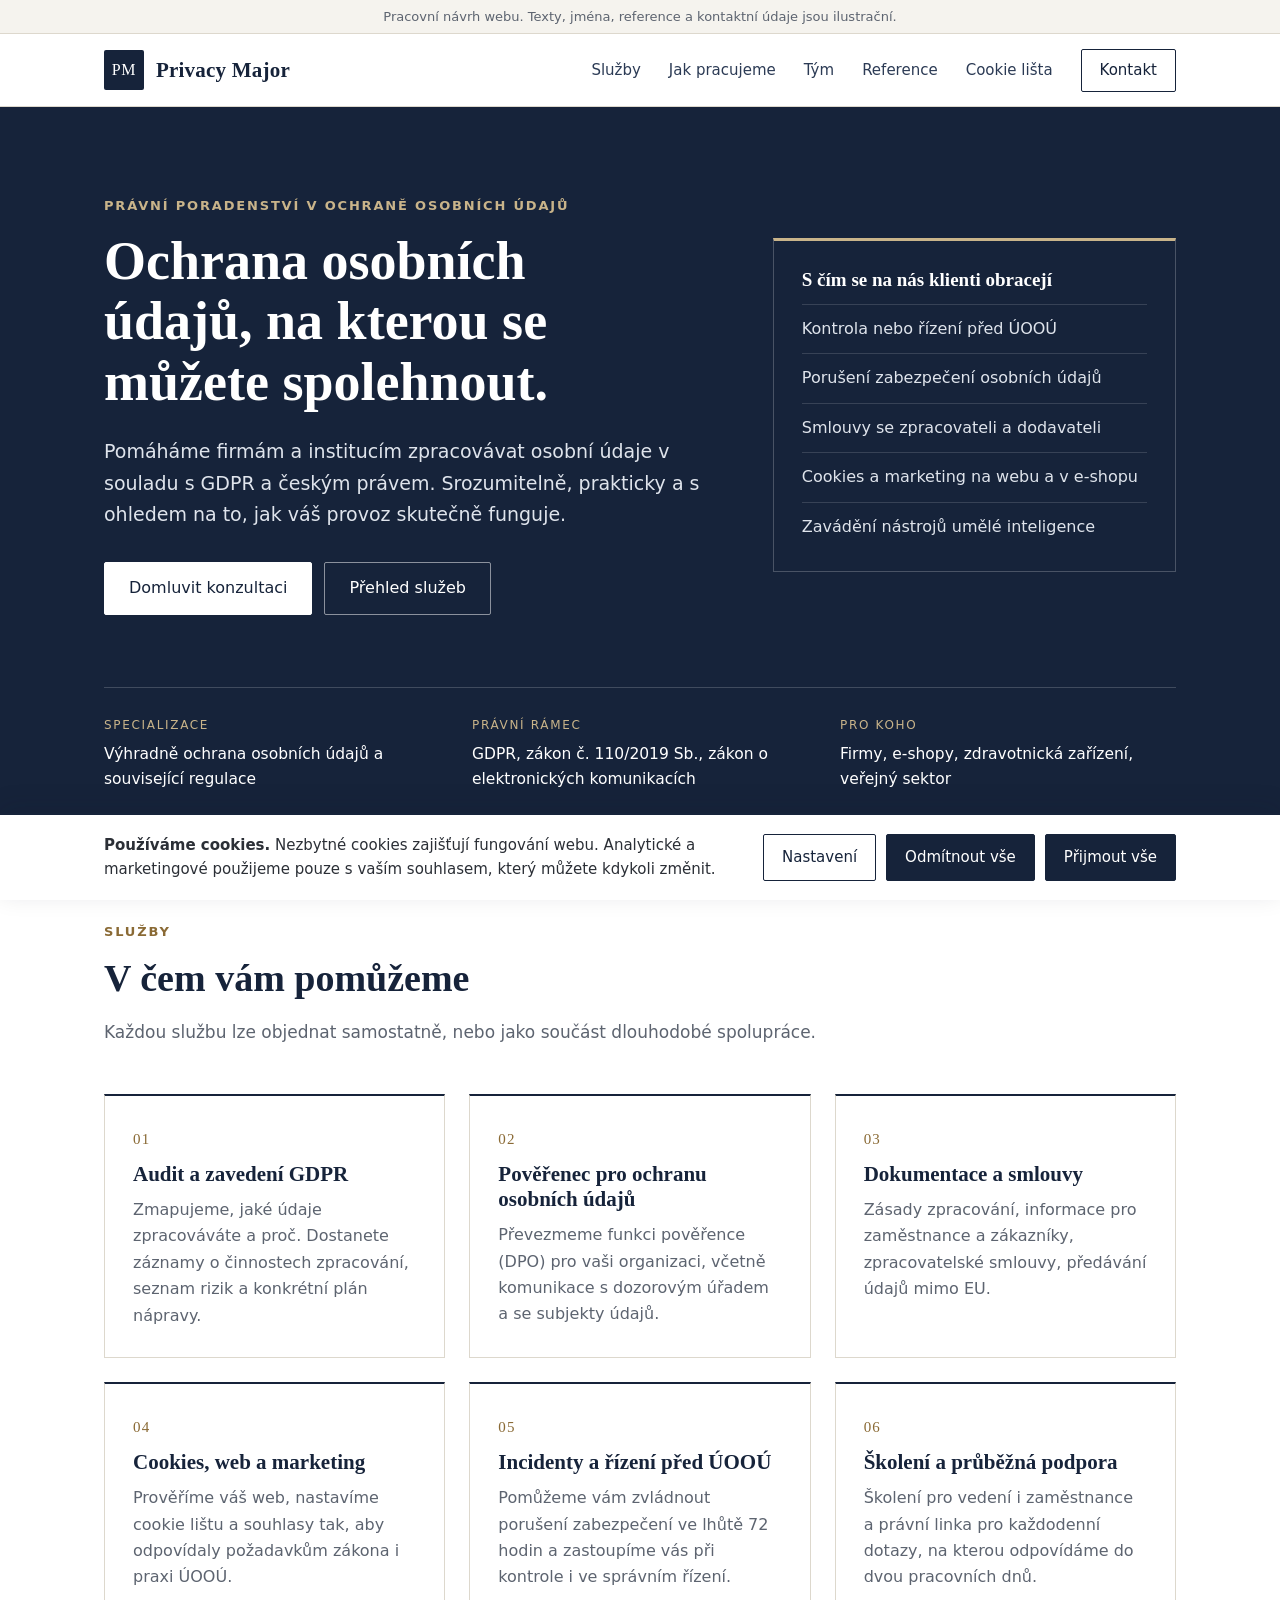
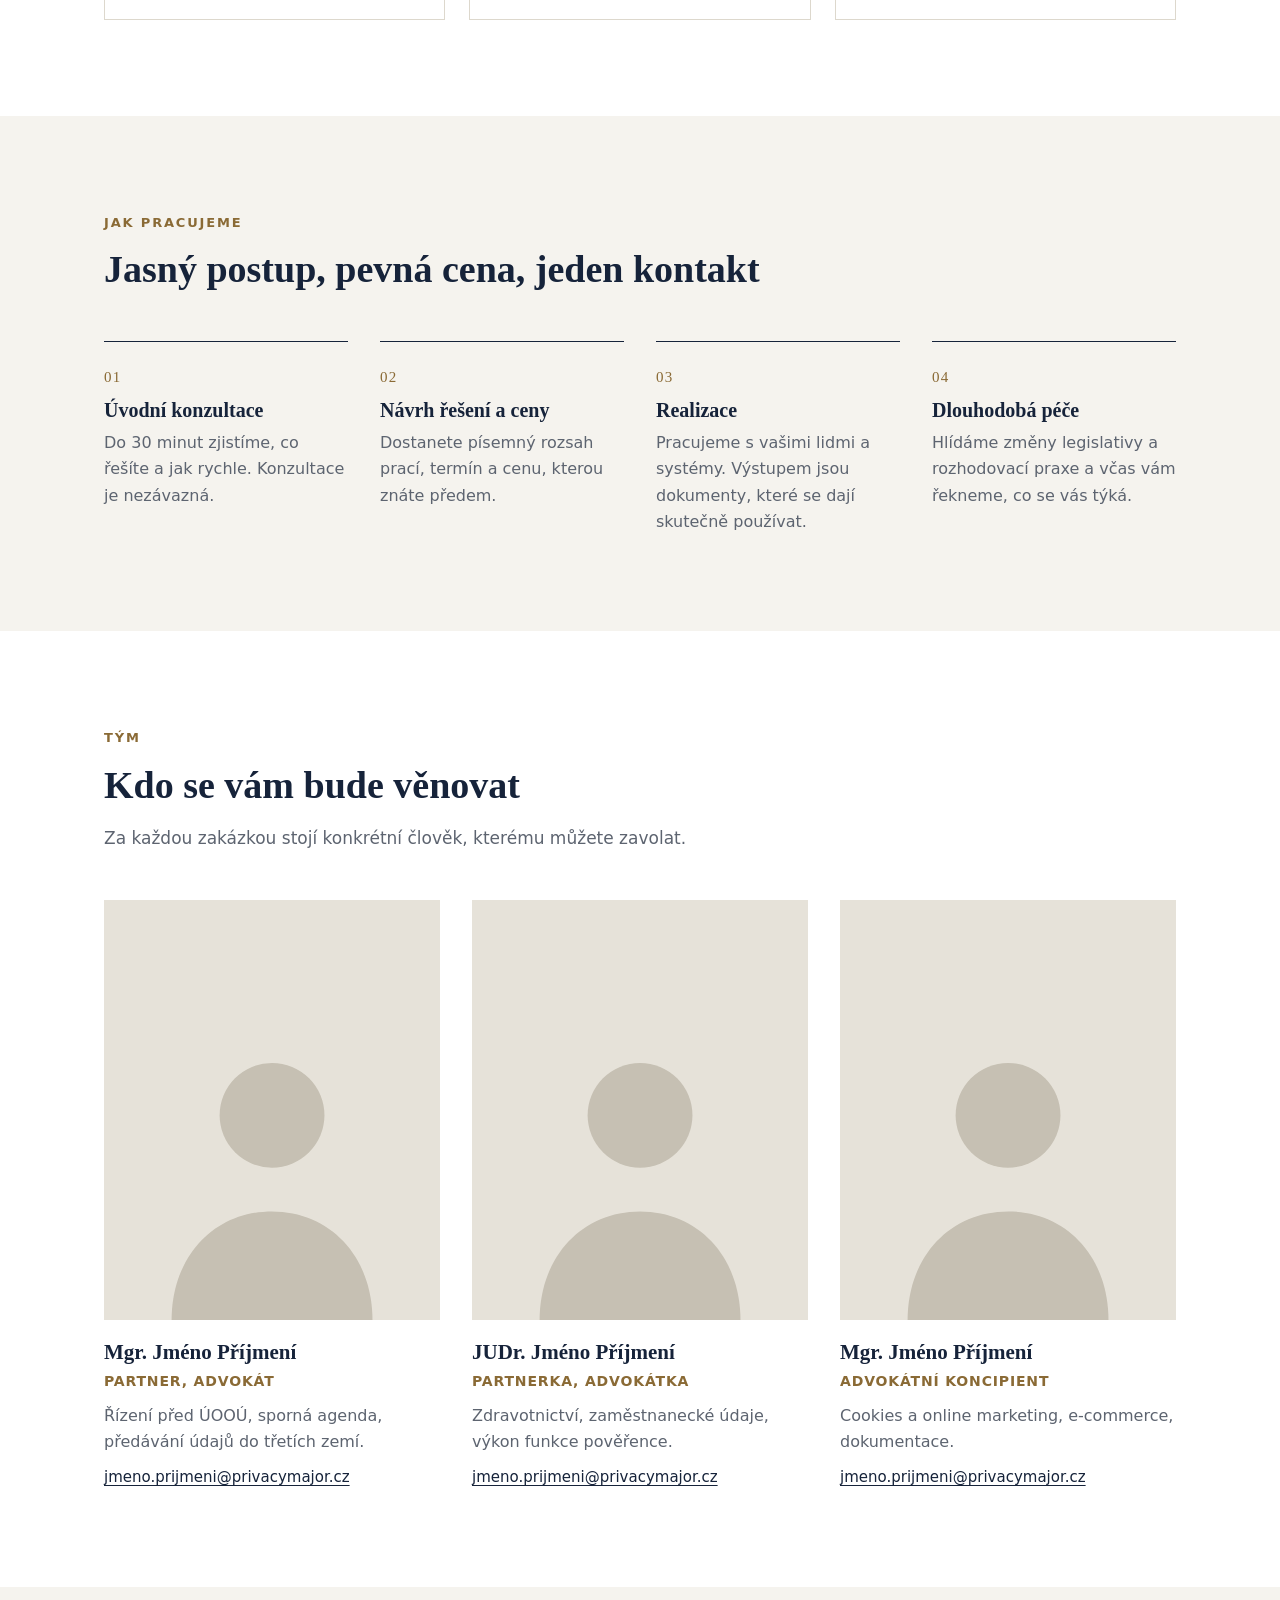
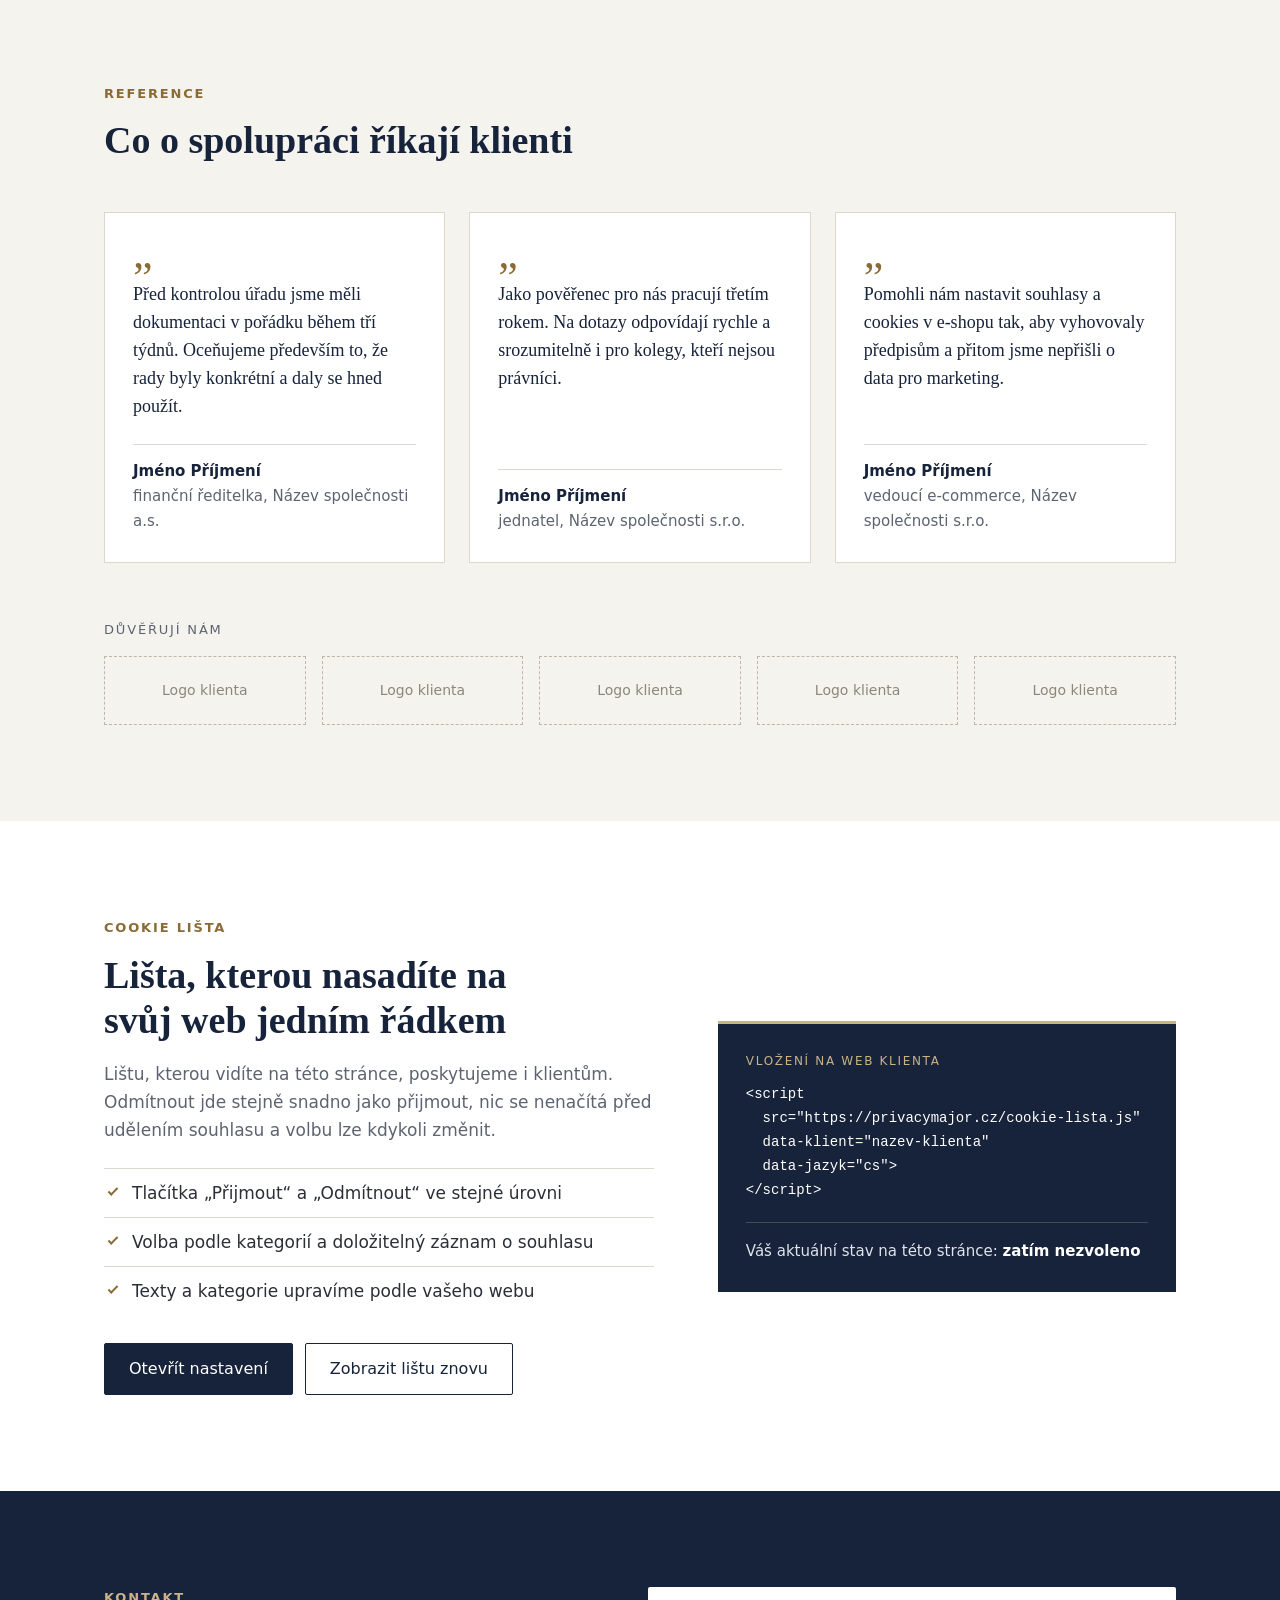
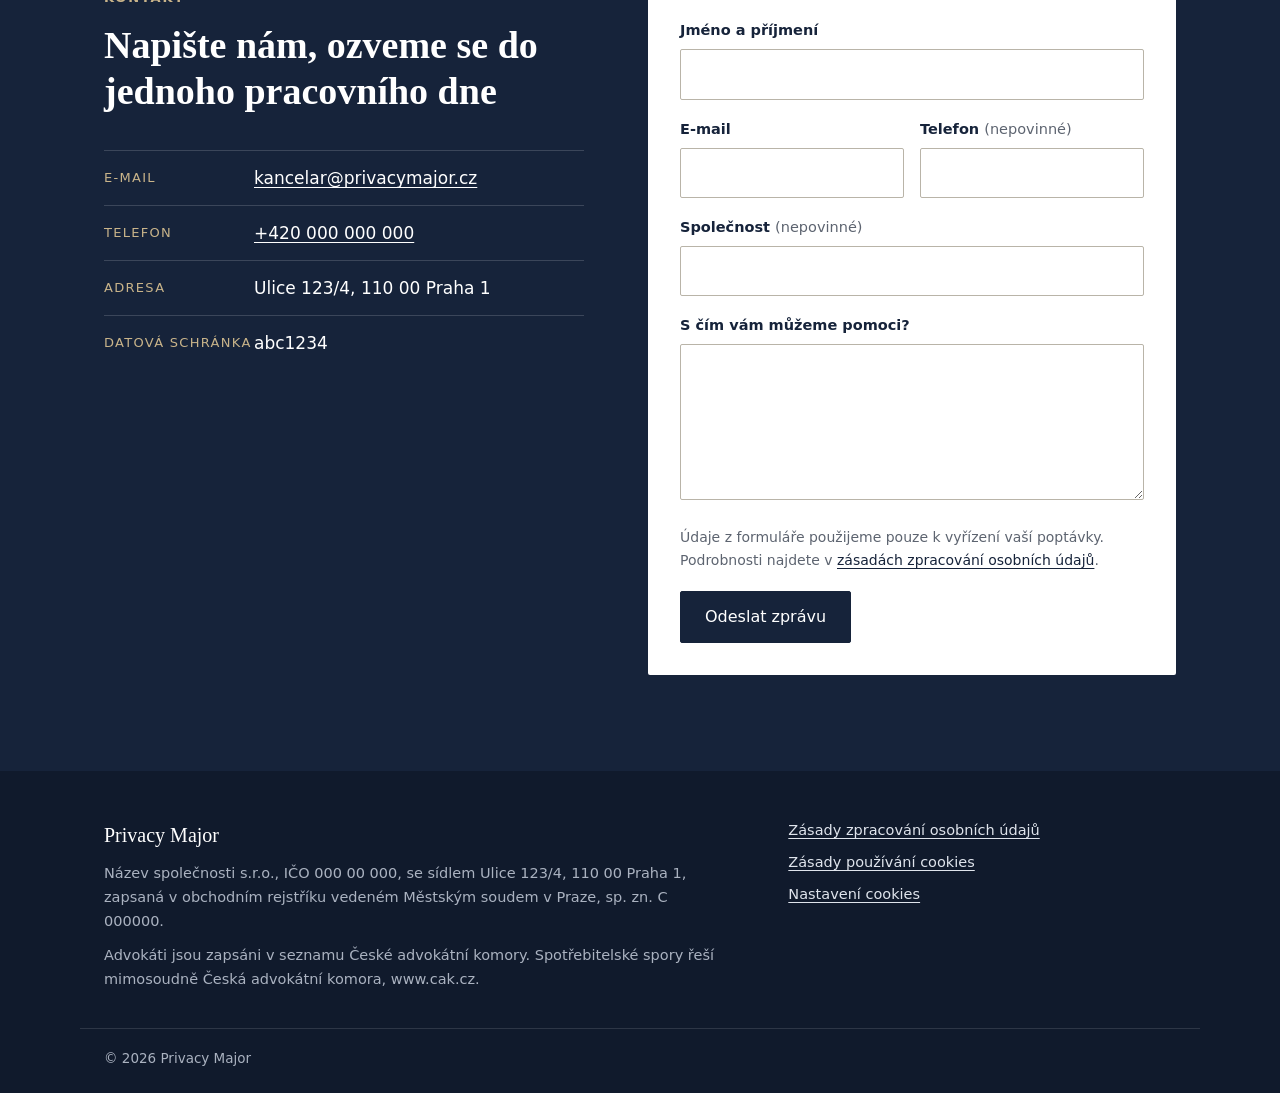
==== index.html @ 6554b488 "Add website mock-up (static HTML, CSS, JS) Co-Authored-By: Claude Fable 5.2 <noreply@anthropic.com> " ====
<!doctype html>
<html lang="cs">
<head>
  <meta charset="utf-8">
  <meta name="viewport" content="width=device-width, initial-scale=1">
  <title>Privacy Major | Ochrana osobních údajů a GDPR</title>
  <meta name="description" content="Právní poradenství v ochraně osobních údajů. GDPR, cookies, pověřenec, zastupování před ÚOOÚ.">
  <meta name="robots" content="noindex, nofollow">
  <link rel="stylesheet" href="styles.css">
</head>
<body>

  <!-- PRUH NÁVRHU: před spuštěním ostrého webu tento blok smazat -->
  <div class="draft-bar" role="note">
    Pracovní návrh webu. Texty, jména, reference a kontaktní údaje jsou ilustrační.
  </div>

  <a class="skip" href="#obsah">Přeskočit na obsah</a>

  <!-- HLAVIČKA -->
  <header class="site-header" id="top">
    <div class="wrap header-inner">
      <a class="brand" href="#top" aria-label="Privacy Major, úvodní stránka">
        <!-- LOGO: zde nahradit souborem loga, např. <img src="img/logo.svg" alt="Privacy Major"> -->
        <span class="brand-mark" aria-hidden="true">PM</span>
        <span class="brand-name">Privacy&nbsp;Major</span>
      </a>
      <button class="nav-toggle" type="button" aria-expanded="false" aria-controls="hlavni-menu">Menu</button>
      <nav id="hlavni-menu" class="nav" aria-label="Hlavní navigace">
        <a href="#sluzby">Služby</a>
        <a href="#pristup">Jak pracujeme</a>
        <a href="#tym">Tým</a>
        <a href="#reference">Reference</a>
        <a href="#cookies">Cookie lišta</a>
        <a class="nav-cta" href="#kontakt">Kontakt</a>
      </nav>
    </div>
  </header>

  <main id="obsah">

    <!-- ÚVOD -->
    <section class="hero">
      <div class="wrap hero-inner">
        <div class="hero-text">
          <p class="eyebrow">Právní poradenství v ochraně osobních údajů</p>
          <h1>Ochrana osobních údajů, na&nbsp;kterou se můžete spolehnout.</h1>
          <p class="lead">Pomáháme firmám a institucím zpracovávat osobní údaje v souladu s GDPR a českým právem. Srozumitelně, prakticky a s ohledem na to, jak váš provoz skutečně funguje.</p>
          <div class="hero-actions">
            <a class="btn btn-primary" href="#kontakt">Domluvit konzultaci</a>
            <a class="btn btn-ghost" href="#sluzby">Přehled služeb</a>
          </div>
        </div>
        <aside class="hero-panel" aria-label="S čím se na nás klienti obracejí nejčastěji">
          <h2>S čím se na nás klienti obracejí</h2>
          <ul>
            <li>Kontrola nebo řízení před ÚOOÚ</li>
            <li>Porušení zabezpečení osobních údajů</li>
            <li>Smlouvy se zpracovateli a dodavateli</li>
            <li>Cookies a marketing na webu a v e-shopu</li>
            <li>Zavádění nástrojů umělé inteligence</li>
          </ul>
        </aside>
      </div>
      <div class="wrap">
        <dl class="facts">
          <div><dt>Specializace</dt><dd>Výhradně ochrana osobních údajů a související regulace</dd></div>
          <div><dt>Právní rámec</dt><dd>GDPR, zákon č. 110/2019 Sb., zákon o elektronických komunikacích</dd></div>
          <div><dt>Pro koho</dt><dd>Firmy, e-shopy, zdravotnická zařízení, veřejný sektor</dd></div>
        </dl>
      </div>
    </section>

    <!-- SLUŽBY -->
    <section class="section" id="sluzby">
      <div class="wrap">
        <header class="section-head">
          <p class="eyebrow">Služby</p>
          <h2>V čem vám pomůžeme</h2>
          <p>Každou službu lze objednat samostatně, nebo jako součást dlouhodobé spolupráce.</p>
        </header>
        <div class="grid services">
          <article class="card">
            <span class="num">01</span>
            <h3>Audit a zavedení GDPR</h3>
            <p>Zmapujeme, jaké údaje zpracováváte a proč. Dostanete záznamy o činnostech zpracování, seznam rizik a konkrétní plán nápravy.</p>
          </article>
          <article class="card">
            <span class="num">02</span>
            <h3>Pověřenec pro ochranu osobních údajů</h3>
            <p>Převezmeme funkci pověřence (DPO) pro vaši organizaci, včetně komunikace s dozorovým úřadem a se subjekty údajů.</p>
          </article>
          <article class="card">
            <span class="num">03</span>
            <h3>Dokumentace a smlouvy</h3>
            <p>Zásady zpracování, informace pro zaměstnance a zákazníky, zpracovatelské smlouvy, předávání údajů mimo EU.</p>
          </article>
          <article class="card">
            <span class="num">04</span>
            <h3>Cookies, web a marketing</h3>
            <p>Prověříme váš web, nastavíme cookie lištu a souhlasy tak, aby odpovídaly požadavkům zákona i praxi ÚOOÚ.</p>
          </article>
          <article class="card">
            <span class="num">05</span>
            <h3>Incidenty a řízení před ÚOOÚ</h3>
            <p>Pomůžeme vám zvládnout porušení zabezpečení ve lhůtě 72 hodin a zastoupíme vás při kontrole i ve správním řízení.</p>
          </article>
          <article class="card">
            <span class="num">06</span>
            <h3>Školení a průběžná podpora</h3>
            <p>Školení pro vedení i zaměstnance a právní linka pro každodenní dotazy, na kterou odpovídáme do dvou pracovních dnů.</p>
          </article>
        </div>
      </div>
    </section>

    <!-- JAK PRACUJEME -->
    <section class="section section-tint" id="pristup">
      <div class="wrap">
        <header class="section-head">
          <p class="eyebrow">Jak pracujeme</p>
          <h2>Jasný postup, pevná cena, jeden kontakt</h2>
        </header>
        <ol class="steps">
          <li>
            <h3>Úvodní konzultace</h3>
            <p>Do 30 minut zjistíme, co řešíte a jak rychle. Konzultace je nezávazná.</p>
          </li>
          <li>
            <h3>Návrh řešení a ceny</h3>
            <p>Dostanete písemný rozsah prací, termín a cenu, kterou znáte předem.</p>
          </li>
          <li>
            <h3>Realizace</h3>
            <p>Pracujeme s vašimi lidmi a systémy. Výstupem jsou dokumenty, které se dají skutečně používat.</p>
          </li>
          <li>
            <h3>Dlouhodobá péče</h3>
            <p>Hlídáme změny legislativy a rozhodovací praxe a včas vám řekneme, co se vás týká.</p>
          </li>
        </ol>
      </div>
    </section>

    <!-- TÝM -->
    <section class="section" id="tym">
      <div class="wrap">
        <header class="section-head">
          <p class="eyebrow">Tým</p>
          <h2>Kdo se vám bude věnovat</h2>
          <p>Za každou zakázkou stojí konkrétní člověk, kterému můžete zavolat.</p>
        </header>
        <div class="grid team">
          <!-- ČLEN TÝMU: fotku vyměníte nahrazením bloku .portrait za <img src="img/jmeno.jpg" alt="Jméno Příjmení"> -->
          <article class="person">
            <div class="portrait" aria-hidden="true"><svg viewBox="0 0 120 150"><circle cx="60" cy="56" r="24"/><path d="M14 150c0-30 20-50 46-50s46 20 46 50z"/></svg></div>
            <h3>Mgr. Jméno Příjmení</h3>
            <p class="role">Partner, advokát</p>
            <p>Řízení před ÚOOÚ, sporná agenda, předávání údajů do třetích zemí.</p>
            <a href="mailto:jmeno.prijmeni@privacymajor.cz">jmeno.prijmeni@privacymajor.cz</a>
          </article>
          <article class="person">
            <div class="portrait" aria-hidden="true"><svg viewBox="0 0 120 150"><circle cx="60" cy="56" r="24"/><path d="M14 150c0-30 20-50 46-50s46 20 46 50z"/></svg></div>
            <h3>JUDr. Jméno Příjmení</h3>
            <p class="role">Partnerka, advokátka</p>
            <p>Zdravotnictví, zaměstnanecké údaje, výkon funkce pověřence.</p>
            <a href="mailto:jmeno.prijmeni@privacymajor.cz">jmeno.prijmeni@privacymajor.cz</a>
          </article>
          <article class="person">
            <div class="portrait" aria-hidden="true"><svg viewBox="0 0 120 150"><circle cx="60" cy="56" r="24"/><path d="M14 150c0-30 20-50 46-50s46 20 46 50z"/></svg></div>
            <h3>Mgr. Jméno Příjmení</h3>
            <p class="role">Advokátní koncipient</p>
            <p>Cookies a online marketing, e-commerce, dokumentace.</p>
            <a href="mailto:jmeno.prijmeni@privacymajor.cz">jmeno.prijmeni@privacymajor.cz</a>
          </article>
        </div>
      </div>
    </section>

    <!-- REFERENCE -->
    <section class="section section-tint" id="reference">
      <div class="wrap">
        <header class="section-head">
          <p class="eyebrow">Reference</p>
          <h2>Co o spolupráci říkají klienti</h2>
        </header>
        <div class="grid quotes">
          <!-- REFERENCE: jedna reference = jeden blok <figure> -->
          <figure class="quote">
            <blockquote><p>Před kontrolou úřadu jsme měli dokumentaci v pořádku během tří týdnů. Oceňujeme především to, že rady byly konkrétní a daly se hned použít.</p></blockquote>
            <figcaption><strong>Jméno Příjmení</strong><span>finanční ředitelka, Název společnosti a.s.</span></figcaption>
          </figure>
          <figure class="quote">
            <blockquote><p>Jako pověřenec pro nás pracují třetím rokem. Na dotazy odpovídají rychle a srozumitelně i pro kolegy, kteří nejsou právníci.</p></blockquote>
            <figcaption><strong>Jméno Příjmení</strong><span>jednatel, Název společnosti s.r.o.</span></figcaption>
          </figure>
          <figure class="quote">
            <blockquote><p>Pomohli nám nastavit souhlasy a cookies v e-shopu tak, aby vyhovovaly předpisům a přitom jsme nepřišli o data pro marketing.</p></blockquote>
            <figcaption><strong>Jméno Příjmení</strong><span>vedoucí e-commerce, Název společnosti s.r.o.</span></figcaption>
          </figure>
        </div>
        <p class="logos-label">Důvěřují nám</p>
        <ul class="logos" aria-label="Loga klientů">
          <li>Logo klienta</li><li>Logo klienta</li><li>Logo klienta</li><li>Logo klienta</li><li>Logo klienta</li>
        </ul>
      </div>
    </section>

    <!-- COOKIE LIŠTA -->
    <section class="section" id="cookies">
      <div class="wrap cookie-demo">
        <div>
          <header class="section-head">
            <p class="eyebrow">Cookie lišta</p>
            <h2>Lišta, kterou nasadíte na svůj web jedním řádkem</h2>
            <p>Lištu, kterou vidíte na této stránce, poskytujeme i klientům. Odmítnout jde stejně snadno jako přijmout, nic se nenačítá před udělením souhlasu a volbu lze kdykoli změnit.</p>
          </header>
          <ul class="checks">
            <li>Tlačítka „Přijmout“ a „Odmítnout“ ve stejné úrovni</li>
            <li>Volba podle kategorií a doložitelný záznam o souhlasu</li>
            <li>Texty a kategorie upravíme podle vašeho webu</li>
          </ul>
          <div class="hero-actions">
            <button class="btn btn-primary" type="button" data-cookie-open>Otevřít nastavení</button>
            <button class="btn btn-outline" type="button" data-cookie-reset>Zobrazit lištu znovu</button>
          </div>
        </div>
        <div class="code-card">
          <p class="code-title">Vložení na web klienta</p>
          <pre><code>&lt;script
  src="https://privacymajor.cz/cookie-lista.js"
  data-klient="nazev-klienta"
  data-jazyk="cs"&gt;
&lt;/script&gt;</code></pre>
          <p class="state">Váš aktuální stav na této stránce: <strong data-cookie-state>zatím nezvoleno</strong></p>
        </div>
      </div>
    </section>

    <!-- KONTAKT -->
    <section class="section section-dark" id="kontakt">
      <div class="wrap contact">
        <div class="contact-info">
          <p class="eyebrow">Kontakt</p>
          <h2>Napište nám, ozveme se do jednoho pracovního dne</h2>
          <dl>
            <div><dt>E-mail</dt><dd><a href="mailto:kancelar@privacymajor.cz">kancelar@privacymajor.cz</a></dd></div>
            <div><dt>Telefon</dt><dd><a href="tel:+420000000000">+420 000 000 000</a></dd></div>
            <div><dt>Adresa</dt><dd>Ulice 123/4, 110 00 Praha 1</dd></div>
            <div><dt>Datová schránka</dt><dd>abc1234</dd></div>
          </dl>
        </div>
        <form class="form" id="kontaktni-formular" novalidate>
          <div class="field">
            <label for="f-jmeno">Jméno a příjmení</label>
            <input id="f-jmeno" name="jmeno" type="text" autocomplete="name" required>
          </div>
          <div class="field-row">
            <div class="field">
              <label for="f-email">E-mail</label>
              <input id="f-email" name="email" type="email" autocomplete="email" required>
            </div>
            <div class="field">
              <label for="f-telefon">Telefon <span class="opt">(nepovinné)</span></label>
              <input id="f-telefon" name="telefon" type="tel" autocomplete="tel">
            </div>
          </div>
          <div class="field">
            <label for="f-firma">Společnost <span class="opt">(nepovinné)</span></label>
            <input id="f-firma" name="firma" type="text" autocomplete="organization">
          </div>
          <div class="field">
            <label for="f-zprava">S čím vám můžeme pomoci?</label>
            <textarea id="f-zprava" name="zprava" rows="5" required></textarea>
          </div>
          <p class="form-note">Údaje z formuláře použijeme pouze k vyřízení vaší poptávky. Podrobnosti najdete v <a href="#">zásadách zpracování osobních údajů</a>.</p>
          <button class="btn btn-primary" type="submit">Odeslat zprávu</button>
          <p class="form-status" role="status" aria-live="polite"></p>
        </form>
      </div>
    </section>
  </main>

  <!-- PATIČKA -->
  <footer class="site-footer">
    <div class="wrap footer-inner">
      <div>
        <p class="footer-brand">Privacy Major</p>
        <p>Název společnosti s.r.o., IČO 000 00 000, se sídlem Ulice 123/4, 110 00 Praha 1, zapsaná v obchodním rejstříku vedeném Městským soudem v Praze, sp. zn. C 000000.</p>
        <p>Advokáti jsou zapsáni v seznamu České advokátní komory. Spotřebitelské spory řeší mimosoudně Česká advokátní komora, www.cak.cz.</p>
      </div>
      <nav aria-label="Právní informace">
        <a href="#">Zásady zpracování osobních údajů</a>
        <a href="#">Zásady používání cookies</a>
        <a href="#" data-cookie-open>Nastavení cookies</a>
      </nav>
    </div>
    <div class="wrap footer-bottom">© <span data-year>2026</span> Privacy Major</div>
  </footer>

  <!-- COOKIE LIŠTA -->
  <div class="cookie-bar" id="cookie-bar" role="region" aria-label="Souhlas s cookies" hidden>
    <div class="cookie-bar-inner">
      <p><strong>Používáme cookies.</strong> Nezbytné cookies zajišťují fungování webu. Analytické a marketingové použijeme pouze s vaším souhlasem, který můžete kdykoli změnit.</p>
      <div class="cookie-actions">
        <button class="btn btn-outline" type="button" data-cookie-settings>Nastavení</button>
        <button class="btn btn-primary" type="button" data-cookie-reject>Odmítnout vše</button>
        <button class="btn btn-primary" type="button" data-cookie-accept>Přijmout vše</button>
      </div>
    </div>
  </div>

  <dialog class="cookie-dialog" id="cookie-dialog" aria-labelledby="cookie-dialog-title">
    <form method="dialog" id="cookie-form">
      <h2 id="cookie-dialog-title">Nastavení cookies</h2>
      <p>Vyberte, které kategorie cookies nám povolíte. Volbu můžete kdykoli změnit odkazem v patičce.</p>
      <label class="toggle">
        <input type="checkbox" checked disabled>
        <span><strong>Nezbytné</strong> Zajišťují základní fungování webu a uložení vaší volby. Nelze vypnout.</span>
      </label>
      <label class="toggle">
        <input type="checkbox" name="analytics">
        <span><strong>Analytické</strong> Pomáhají nám pochopit, jak návštěvníci web používají.</span>
      </label>
      <label class="toggle">
        <input type="checkbox" name="marketing">
        <span><strong>Marketingové</strong> Slouží k měření a cílení reklamy.</span>
      </label>
      <div class="cookie-actions">
        <button class="btn btn-outline" type="button" data-cookie-reject>Odmítnout vše</button>
        <button class="btn btn-outline" type="button" data-cookie-accept>Přijmout vše</button>
        <button class="btn btn-primary" type="submit" value="save">Uložit výběr</button>
      </div>
    </form>
  </dialog>

  <script src="script.js"></script>
</body>
</html>
---- styles.css ----
/* Privacy Major: návrh webu. Barvy a písma se mění zde, v bloku :root. */
:root {
  --ink: #16233a;        /* tmavá námořní modř: text, hlavička, tmavé sekce */
  --ink-soft: #2c3b55;
  --text: #2b2f36;
  --muted: #5d6470;
  --paper: #ffffff;
  --tint: #f5f3ee;       /* teplá světlá plocha */
  --line: #ddd8cd;
  --accent: #8a6a35;     /* tlumená mosaz: linky a drobné akcenty */
  --accent-light: #c9b48a;
  --serif: "Iowan Old Style", "Palatino Linotype", Palatino, "Book Antiqua", Georgia, serif;
  --sans: system-ui, -apple-system, "Segoe UI", Roboto, "Helvetica Neue", Arial, sans-serif;
  --mono: ui-monospace, SFMono-Regular, Menlo, Consolas, monospace;
  --radius: 2px;
}

*, *::before, *::after { box-sizing: border-box; }
html { scroll-behavior: smooth; scroll-padding-top: 84px; }
@media (prefers-reduced-motion: reduce) { html { scroll-behavior: auto; } }
body {
  margin: 0;
  font-family: var(--sans);
  font-size: 17px;
  line-height: 1.65;
  color: var(--text);
  background: var(--paper);
  -webkit-font-smoothing: antialiased;
}
h1, h2, h3 { font-family: var(--serif); color: var(--ink); font-weight: 600; line-height: 1.2; margin: 0; text-wrap: balance; }
p { margin: 0; }
a { color: var(--ink); text-underline-offset: 3px; }
a:hover { color: var(--accent); }
:focus-visible { outline: 2px solid var(--accent); outline-offset: 3px; }

.wrap { max-width: 1120px; margin: 0 auto; padding: 0 24px; }
.skip { position: absolute; left: -9999px; }
.skip:focus { left: 16px; top: 16px; background: #fff; padding: 8px 12px; z-index: 100; }

.draft-bar {
  background: var(--tint);
  border-bottom: 1px solid var(--line);
  color: var(--muted);
  font-size: 13px;
  text-align: center;
  padding: 6px 16px;
}

/* Hlavička */
.site-header {
  position: sticky; top: 0; z-index: 20;
  background: rgba(255, 255, 255, .97);
  border-bottom: 1px solid var(--line);
}
.header-inner { display: flex; align-items: center; justify-content: space-between; gap: 24px; min-height: 72px; }
.brand { display: inline-flex; align-items: center; gap: 12px; text-decoration: none; color: var(--ink); }
.brand-mark {
  display: grid; place-items: center;
  width: 40px; height: 40px;
  background: var(--ink); color: #fff;
  font-family: var(--serif); font-size: 16px; letter-spacing: .04em;
  border-radius: var(--radius);
}
.brand-name { font-family: var(--serif); font-size: 21px; font-weight: 600; letter-spacing: .01em; }
.nav { display: flex; align-items: center; gap: 28px; }
.nav a { text-decoration: none; font-size: 15px; color: var(--ink-soft); padding: 6px 0; border-bottom: 1px solid transparent; }
.nav a:hover { color: var(--ink); border-bottom-color: var(--accent); }
.nav .nav-cta { border: 1px solid var(--ink); padding: 8px 18px; border-radius: var(--radius); color: var(--ink); }
.nav .nav-cta:hover { background: var(--ink); color: #fff; border-color: var(--ink); }
.nav-toggle { display: none; font: inherit; font-size: 15px; background: none; border: 1px solid var(--line); padding: 8px 14px; border-radius: var(--radius); color: var(--ink); cursor: pointer; }

/* Tlačítka */
.btn {
  display: inline-block;
  font: inherit; font-size: 16px; font-weight: 500;
  padding: 12px 24px;
  border-radius: var(--radius);
  border: 1px solid var(--ink);
  text-decoration: none; cursor: pointer;
  transition: background-color .15s, color .15s;
}
.btn-primary { background: var(--ink); color: #fff; }
.btn-primary:hover { background: var(--ink-soft); color: #fff; }
.btn-outline { background: #fff; color: var(--ink); }
.btn-outline:hover { background: var(--tint); color: var(--ink); }
.btn-ghost { background: transparent; color: #fff; border-color: rgba(255, 255, 255, .5); }
.btn-ghost:hover { background: rgba(255, 255, 255, .1); color: #fff; }

.eyebrow {
  font-size: 13px; letter-spacing: .14em; text-transform: uppercase;
  color: var(--accent); font-weight: 600; margin-bottom: 14px;
}

/* Úvod */
.hero { background: var(--ink); color: #dfe4ec; padding: 88px 0 0; }
.hero .eyebrow { color: var(--accent-light); }
.hero-inner { display: grid; grid-template-columns: 1.5fr 1fr; gap: 64px; align-items: center; }
.hero h1 { color: #fff; font-size: clamp(34px, 4.6vw, 54px); line-height: 1.12; }
.lead { font-size: 19px; margin-top: 24px; max-width: 56ch; }
.hero-actions { display: flex; flex-wrap: wrap; gap: 12px; margin-top: 32px; }
.hero .btn-primary { background: #fff; color: var(--ink); border-color: #fff; }
.hero .btn-primary:hover { background: var(--tint); }
.hero-panel { border: 1px solid rgba(255, 255, 255, .22); border-top: 3px solid var(--accent-light); padding: 28px 28px 20px; }
.hero-panel h2 { color: #fff; font-size: 19px; margin-bottom: 12px; }
.hero-panel ul { list-style: none; margin: 0; padding: 0; }
.hero-panel li { padding: 11px 0; border-top: 1px solid rgba(255, 255, 255, .14); font-size: 16px; }
.facts { display: grid; grid-template-columns: repeat(3, 1fr); gap: 32px; margin: 72px 0 0; padding: 28px 0 32px; border-top: 1px solid rgba(255, 255, 255, .18); }
.facts dt { font-size: 12px; letter-spacing: .14em; text-transform: uppercase; color: var(--accent-light); margin-bottom: 6px; }
.facts dd { margin: 0; font-size: 15.5px; color: #fff; }

/* Sekce */
.section { padding: 96px 0; }
.section-tint { background: var(--tint); }
.section-head { max-width: 720px; margin-bottom: 48px; }
.section-head h2 { font-size: clamp(28px, 3.2vw, 38px); }
.section-head h2 + p { margin-top: 16px; color: var(--muted); }
.grid { display: grid; gap: 24px; }

/* Služby */
.services { grid-template-columns: repeat(3, 1fr); }
.card { border: 1px solid var(--line); border-top: 2px solid var(--ink); padding: 28px; background: #fff; }
.card .num { font-family: var(--serif); color: var(--accent); font-size: 15px; letter-spacing: .08em; font-variant-numeric: tabular-nums; }
.card h3 { font-size: 21px; margin: 10px 0 10px; }
.card p { color: var(--muted); font-size: 16px; }

/* Postup */
.steps { list-style: none; counter-reset: step; margin: 0; padding: 0; display: grid; grid-template-columns: repeat(4, 1fr); gap: 32px; }
.steps li { counter-increment: step; border-top: 1px solid var(--ink); padding-top: 20px; }
.steps li::before { content: counter(step, decimal-leading-zero); font-family: var(--serif); color: var(--accent); font-size: 15px; letter-spacing: .08em; }
.steps h3 { font-size: 20px; margin: 8px 0; }
.steps p { color: var(--muted); font-size: 16px; }

/* Tým */
.team { grid-template-columns: repeat(3, 1fr); gap: 32px; }
.portrait { aspect-ratio: 4 / 5; background: #e6e2d9; display: grid; place-items: end center; overflow: hidden; margin-bottom: 20px; }
.portrait svg { width: 78%; fill: #c6c0b3; display: block; }
.person img { width: 100%; aspect-ratio: 4 / 5; object-fit: cover; margin-bottom: 20px; display: block; filter: grayscale(1); }
.person h3 { font-size: 21px; }
.person .role { color: var(--accent); font-size: 14px; letter-spacing: .06em; text-transform: uppercase; font-weight: 600; margin: 4px 0 10px; }
.person p { color: var(--muted); font-size: 16px; }
.person a { display: inline-block; margin-top: 10px; font-size: 15px; overflow-wrap: anywhere; }

/* Reference */
.quotes { grid-template-columns: repeat(3, 1fr); }
.quote { margin: 0; background: #fff; border: 1px solid var(--line); padding: 28px; display: flex; flex-direction: column; justify-content: space-between; gap: 24px; }
.quote blockquote { margin: 0; font-family: var(--serif); font-size: 18px; line-height: 1.55; color: var(--ink); }
.quote blockquote::before { content: "„"; display: block; font-size: 44px; line-height: .6; color: var(--accent); margin-bottom: 14px; }
.quote figcaption { border-top: 1px solid var(--line); padding-top: 14px; font-size: 15px; }
.quote figcaption strong { display: block; color: var(--ink); }
.quote figcaption span { color: var(--muted); }
.logos-label { margin-top: 56px; font-size: 13px; letter-spacing: .14em; text-transform: uppercase; color: var(--muted); }
.logos { list-style: none; margin: 16px 0 0; padding: 0; display: grid; grid-template-columns: repeat(5, 1fr); gap: 16px; }
.logos li { border: 1px dashed #bdb7a9; color: #8d8779; font-size: 14px; text-align: center; padding: 22px 8px; }

/* Cookie ukázka */
.cookie-demo { display: grid; grid-template-columns: 1.2fr 1fr; gap: 64px; align-items: center; }
.cookie-demo .section-head { margin-bottom: 24px; }
.checks { list-style: none; margin: 0; padding: 0; }
.checks li { padding: 10px 0 10px 28px; border-top: 1px solid var(--line); position: relative; }
.checks li::before { content: ""; position: absolute; left: 4px; top: 19px; width: 10px; height: 5px; border-left: 2px solid var(--accent); border-bottom: 2px solid var(--accent); transform: rotate(-45deg); }
.cookie-demo .hero-actions { margin-top: 28px; }
.code-card { background: var(--ink); color: #dfe4ec; padding: 28px; border-top: 3px solid var(--accent-light); min-width: 0; }
.code-title { font-size: 12px; letter-spacing: .14em; text-transform: uppercase; color: var(--accent-light); margin-bottom: 12px; }
.code-card pre { margin: 0; overflow-x: auto; font-family: var(--mono); font-size: 14px; line-height: 1.7; color: #fff; }
.state { margin-top: 20px; padding-top: 16px; border-top: 1px solid rgba(255, 255, 255, .18); font-size: 15px; }
.state strong { color: #fff; }

/* Kontakt */
.section-dark { background: var(--ink); color: #dfe4ec; }
.section-dark .eyebrow { color: var(--accent-light); }
.section-dark h2 { color: #fff; font-size: clamp(28px, 3.2vw, 38px); }
.contact { display: grid; grid-template-columns: 1fr 1.1fr; gap: 64px; align-items: start; }
.contact-info dl { margin: 36px 0 0; }
.contact-info dl div { display: grid; grid-template-columns: 150px 1fr; padding: 13px 0; border-top: 1px solid rgba(255, 255, 255, .16); }
.contact-info dt { font-size: 13px; letter-spacing: .1em; text-transform: uppercase; color: var(--accent-light); padding-top: 3px; }
.contact-info dd { margin: 0; color: #fff; }
.contact-info a { color: #fff; }
.form { background: #fff; color: var(--text); padding: 32px; border-radius: var(--radius); }
.field { margin-bottom: 18px; min-width: 0; }
.field-row { display: grid; grid-template-columns: 1fr 1fr; gap: 16px; }
.field label { display: block; font-size: 14.5px; font-weight: 600; color: var(--ink); margin-bottom: 6px; }
.opt { font-weight: 400; color: var(--muted); }
.field input, .field textarea {
  width: 100%; font: inherit; font-size: 16px; color: var(--text);
  padding: 11px 12px; border: 1px solid #b9b4a8; border-radius: var(--radius); background: #fff;
}
.field textarea { resize: vertical; }
.field input:focus, .field textarea:focus { outline: 2px solid var(--ink); outline-offset: 0; border-color: var(--ink); }
.field .invalid { border-color: #a12a2a; }
.form-note { font-size: 14px; color: var(--muted); margin-bottom: 18px; }
.form-status { font-size: 15px; margin-top: 14px; }
.form-status:empty { display: none; }
.form-status.ok { color: #1e5b3a; }
.form-status.err { color: #a12a2a; }

/* Patička */
.site-footer { background: #101a2c; color: #aab2c0; font-size: 14.5px; padding: 48px 0 24px; }
.footer-inner { display: grid; grid-template-columns: 1.6fr 1fr; gap: 64px; }
.footer-inner p + p { margin-top: 10px; }
.footer-brand { font-family: var(--serif); font-size: 20px; color: #fff; margin-bottom: 10px; }
.site-footer nav { display: flex; flex-direction: column; gap: 8px; align-items: flex-start; }
.site-footer a { color: #dfe4ec; }
.site-footer a:hover { color: #fff; }
.footer-bottom { margin-top: 36px; padding-top: 18px; border-top: 1px solid rgba(255, 255, 255, .12); font-size: 13.5px; }

/* Cookie lišta */
.cookie-bar { position: fixed; left: 0; right: 0; bottom: 0; z-index: 50; background: #fff; border-top: 2px solid var(--ink); box-shadow: 0 -6px 24px rgba(16, 26, 44, .12); }
.cookie-bar[hidden] { display: none; }
.cookie-bar-inner { max-width: 1120px; margin: 0 auto; padding: 18px 24px; display: flex; align-items: center; gap: 32px; }
.cookie-bar p { font-size: 15px; flex: 1; }
.cookie-actions { display: flex; flex-wrap: wrap; gap: 10px; }
.cookie-actions .btn { padding: 10px 18px; font-size: 15px; }
.cookie-dialog { border: 1px solid var(--line); border-top: 3px solid var(--ink); border-radius: var(--radius); padding: 32px; max-width: 560px; width: calc(100% - 32px); color: var(--text); }
.cookie-dialog::backdrop { background: rgba(16, 26, 44, .55); }
.cookie-dialog h2 { font-size: 26px; margin-bottom: 10px; }
.cookie-dialog p { color: var(--muted); font-size: 15.5px; margin-bottom: 12px; }
.toggle { display: flex; gap: 14px; align-items: flex-start; padding: 14px 0; border-top: 1px solid var(--line); font-size: 15px; color: var(--muted); cursor: pointer; }
.toggle input { width: 20px; height: 20px; margin-top: 3px; accent-color: var(--ink); flex: none; }
.toggle strong { display: block; color: var(--ink); }
.cookie-dialog .cookie-actions { margin-top: 20px; justify-content: flex-end; }

/* Menší obrazovky */
@media (max-width: 960px) {
  .hero-inner, .cookie-demo, .contact, .footer-inner { grid-template-columns: 1fr; gap: 40px; }
  .services, .quotes { grid-template-columns: 1fr 1fr; }
  .steps { grid-template-columns: 1fr 1fr; }
  .logos { grid-template-columns: repeat(3, 1fr); }
  .cookie-bar-inner { flex-direction: column; align-items: stretch; gap: 14px; }
}
@media (max-width: 760px) {
  body { font-size: 16px; }
  .wrap { padding: 0 16px; }
  .section { padding: 64px 0; }
  .hero { padding-top: 56px; }
  .nav-toggle { display: block; }
  .nav { display: none; position: absolute; left: 0; right: 0; top: 100%; background: #fff; border-bottom: 1px solid var(--line); flex-direction: column; align-items: stretch; gap: 0; padding: 8px 16px 16px; }
  .nav.open { display: flex; }
  .nav a { padding: 12px 0; border-bottom: 1px solid var(--line); }
  .nav .nav-cta { margin-top: 12px; text-align: center; }
  .facts, .services, .quotes, .steps, .team, .field-row { grid-template-columns: 1fr; }
  .facts { gap: 18px; margin-top: 48px; }
  .logos { grid-template-columns: 1fr 1fr; }
  .contact-info dl div { grid-template-columns: 1fr; gap: 2px; }
  .form { padding: 22px 18px; }
  .team { max-width: 360px; }
  .cookie-actions .btn { flex: 1 1 auto; text-align: center; }
  .cookie-bar-inner { padding: 14px 16px; }
  .cookie-bar p { font-size: 14px; }
}
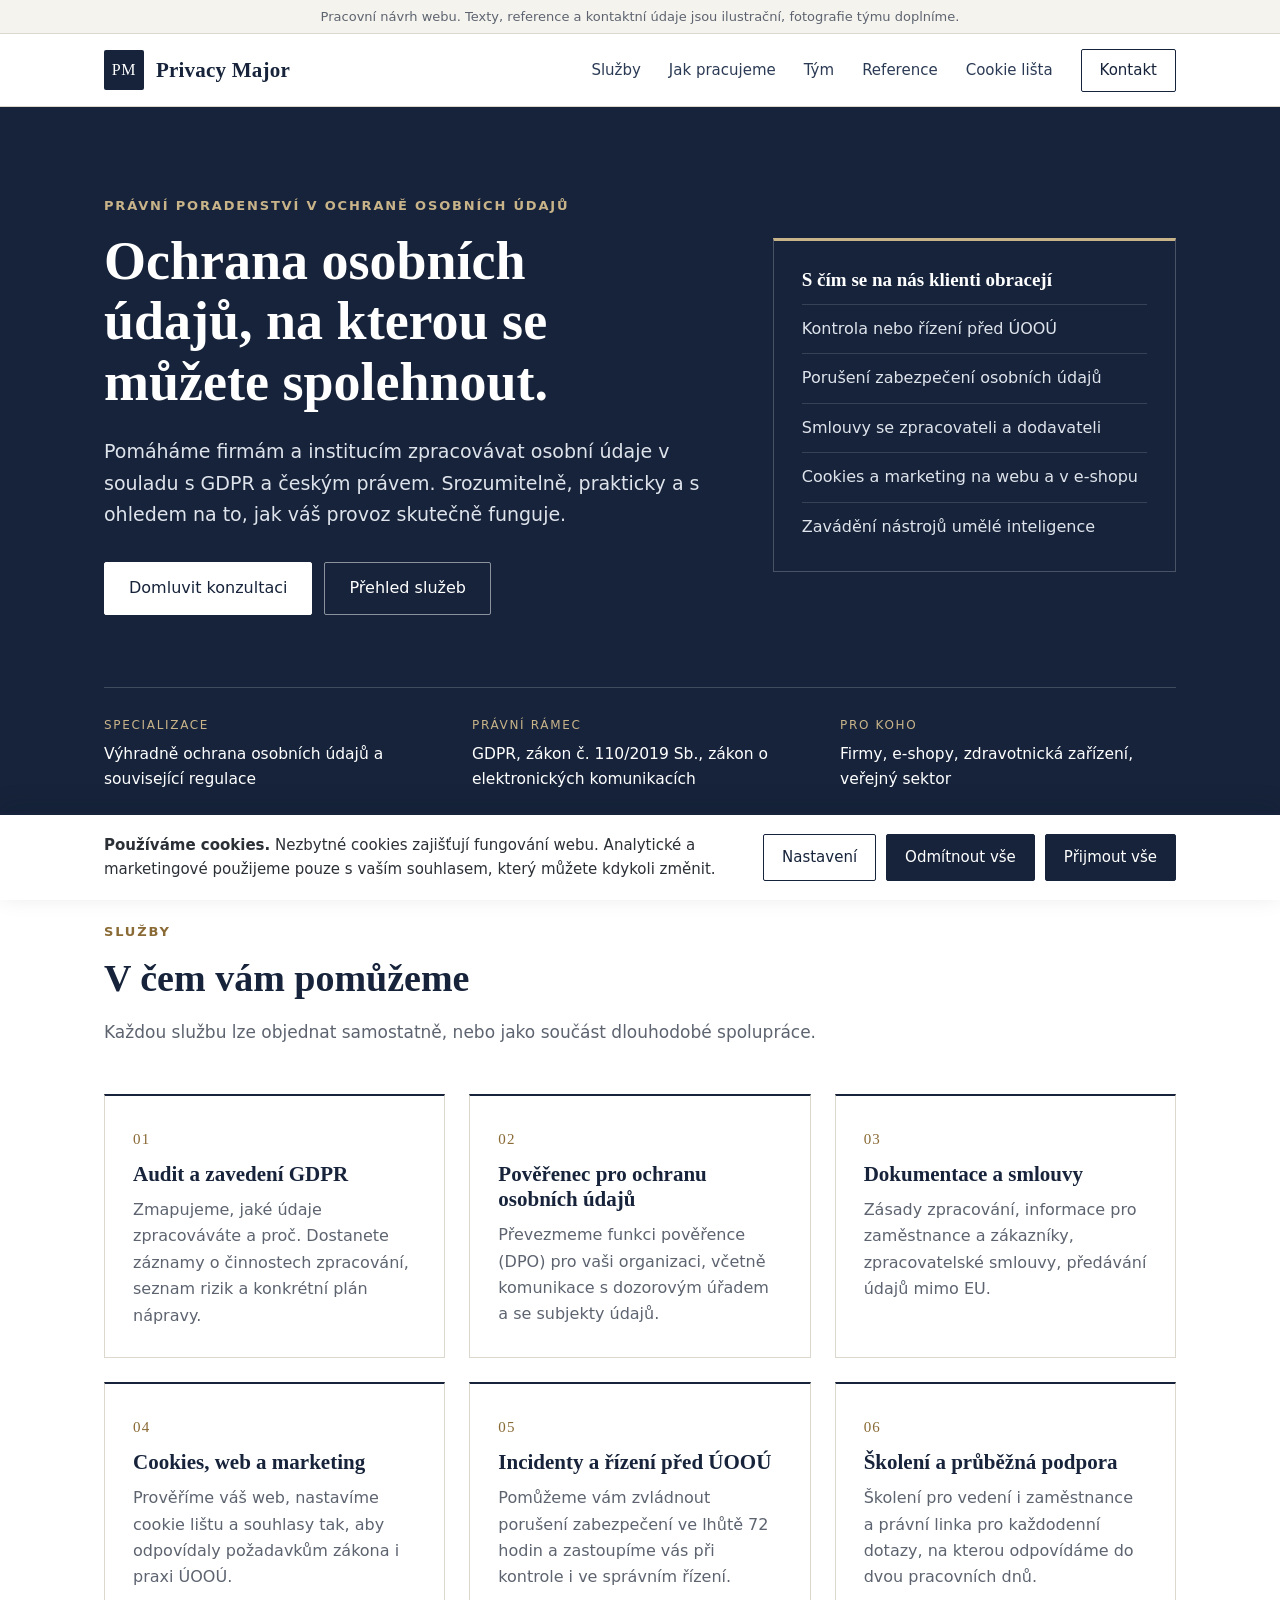
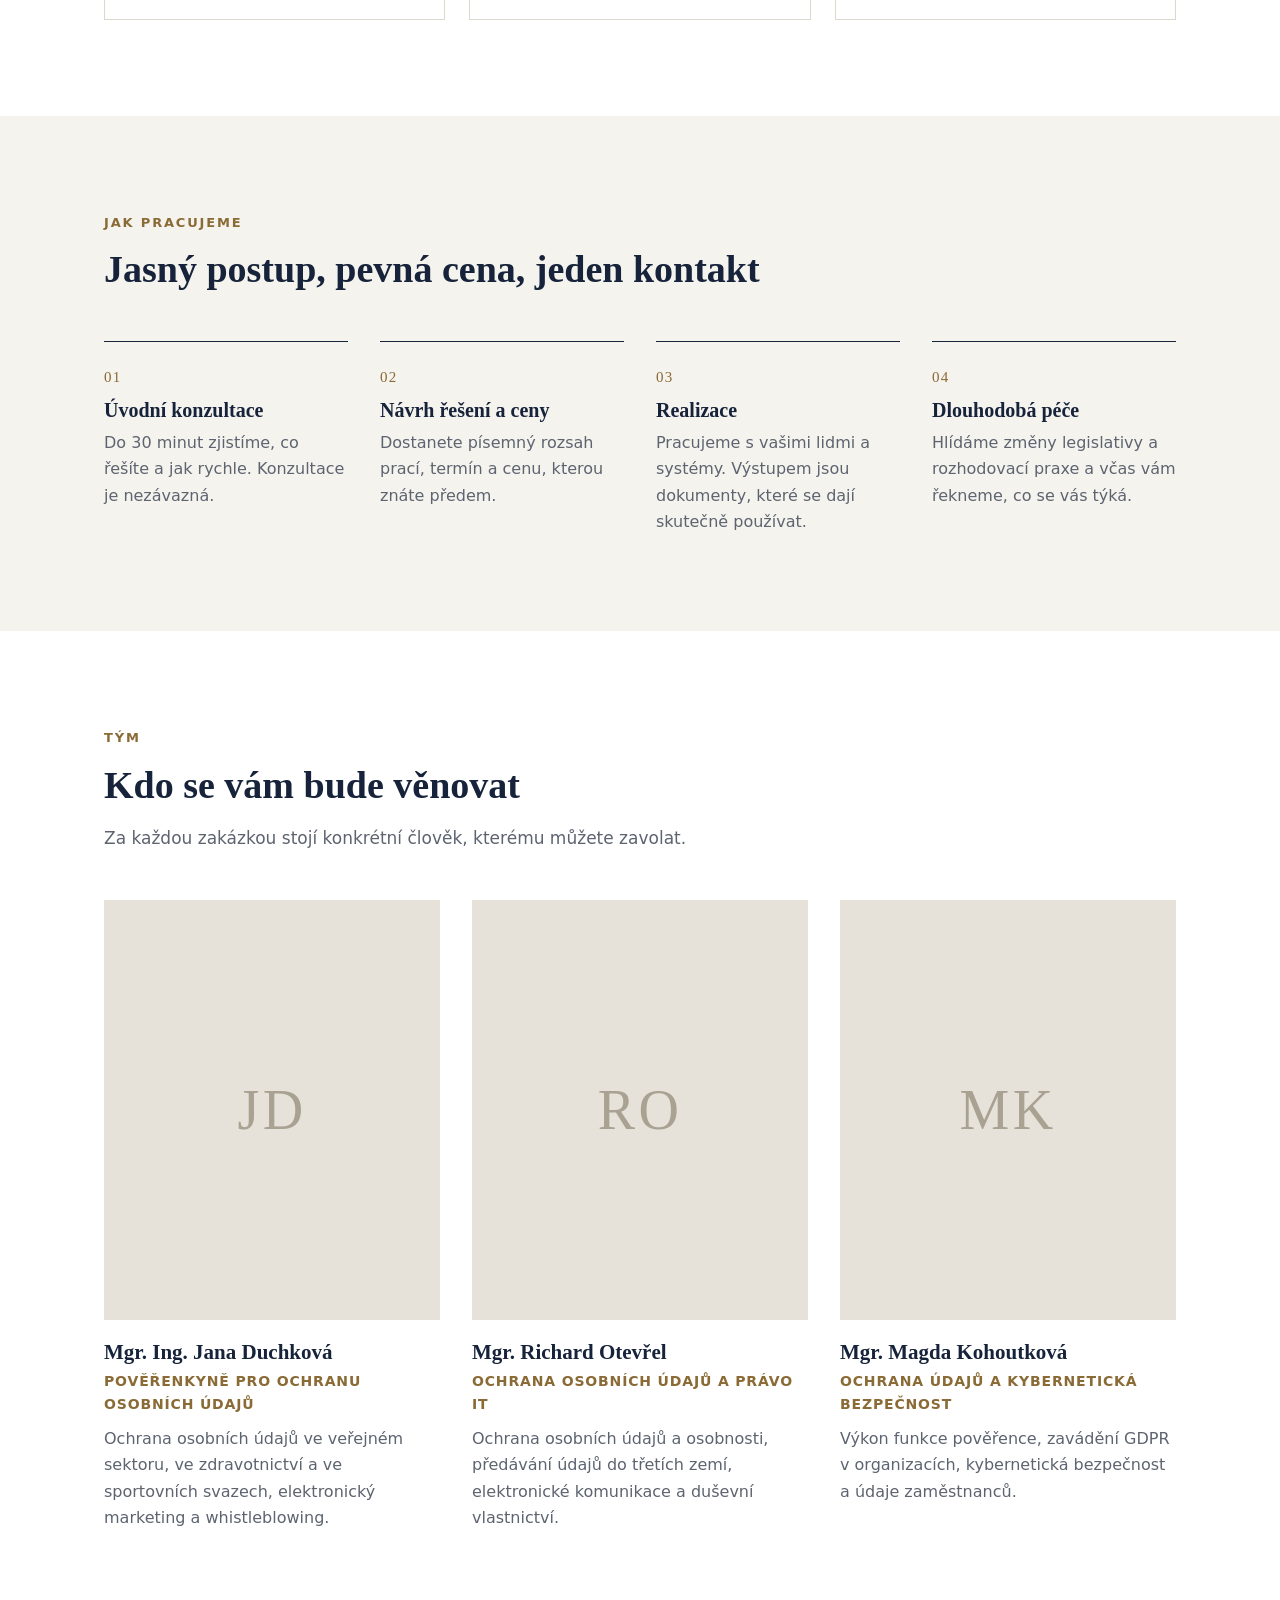
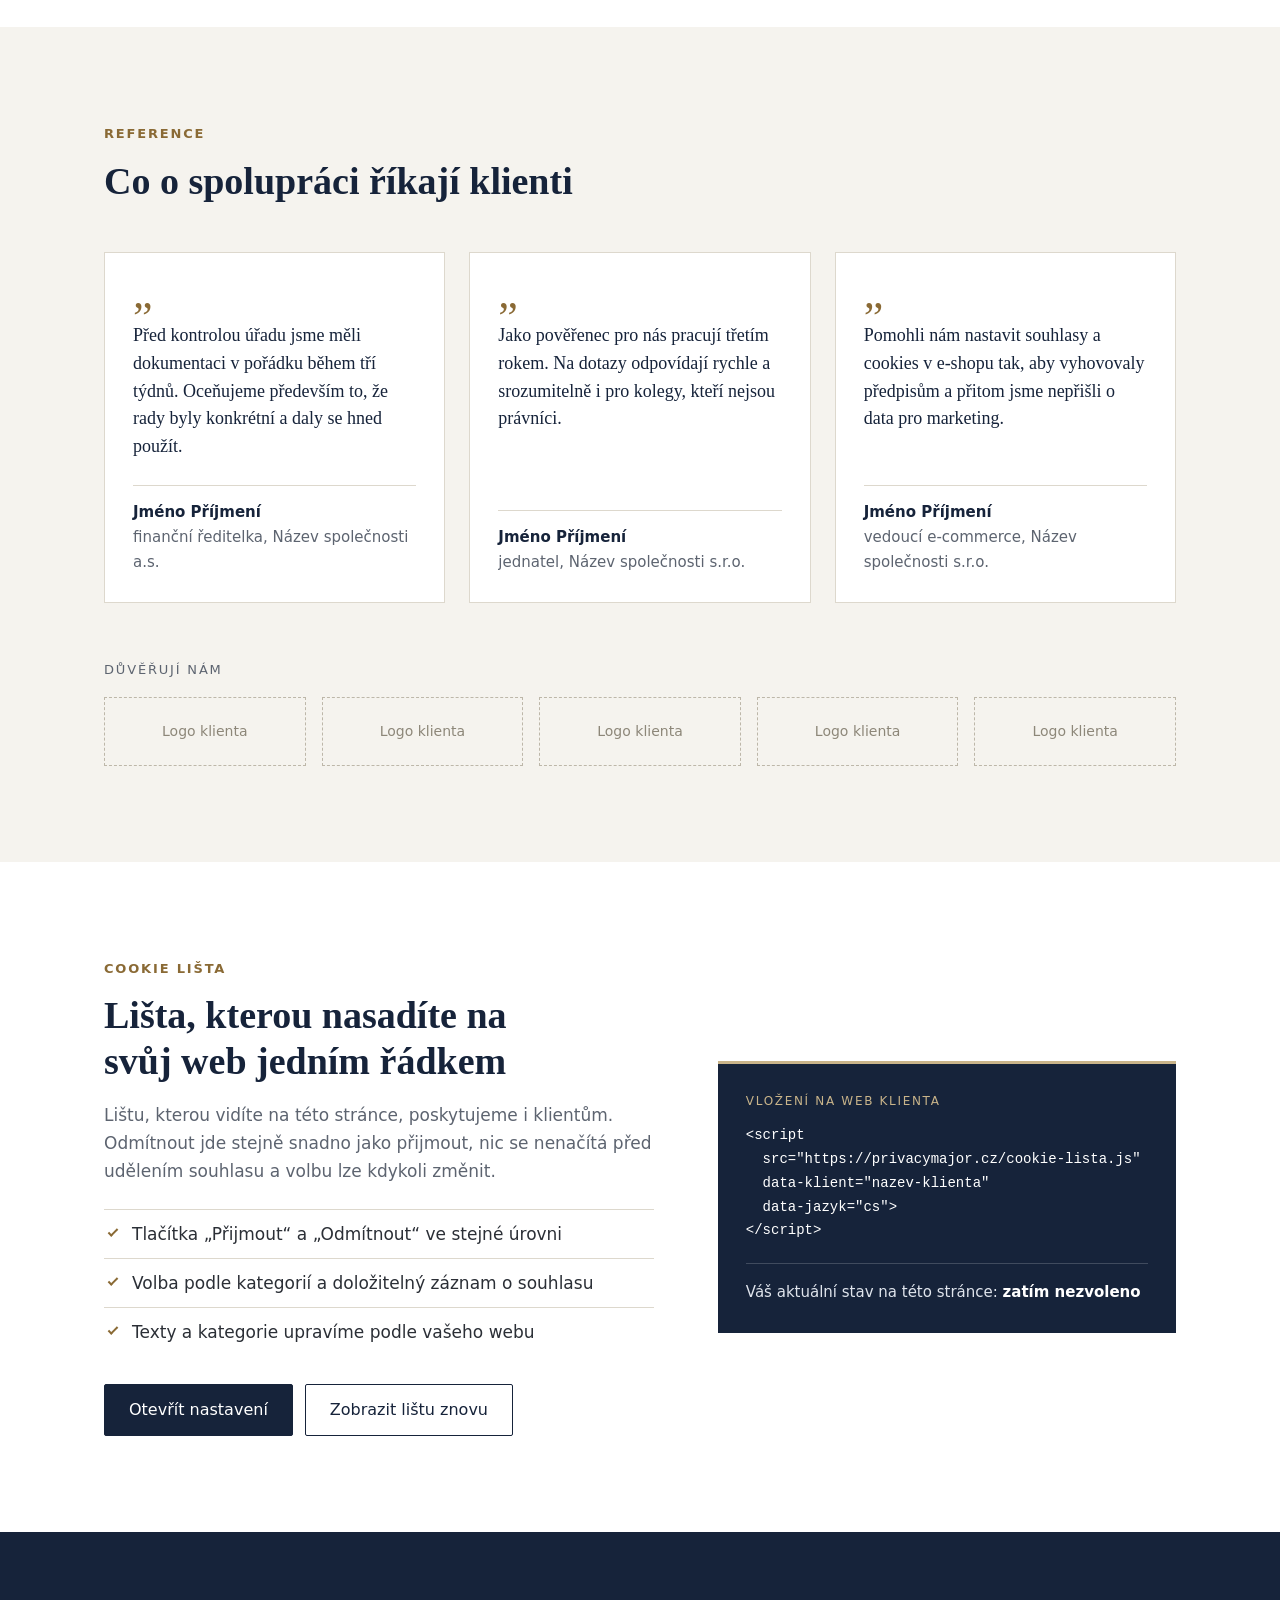
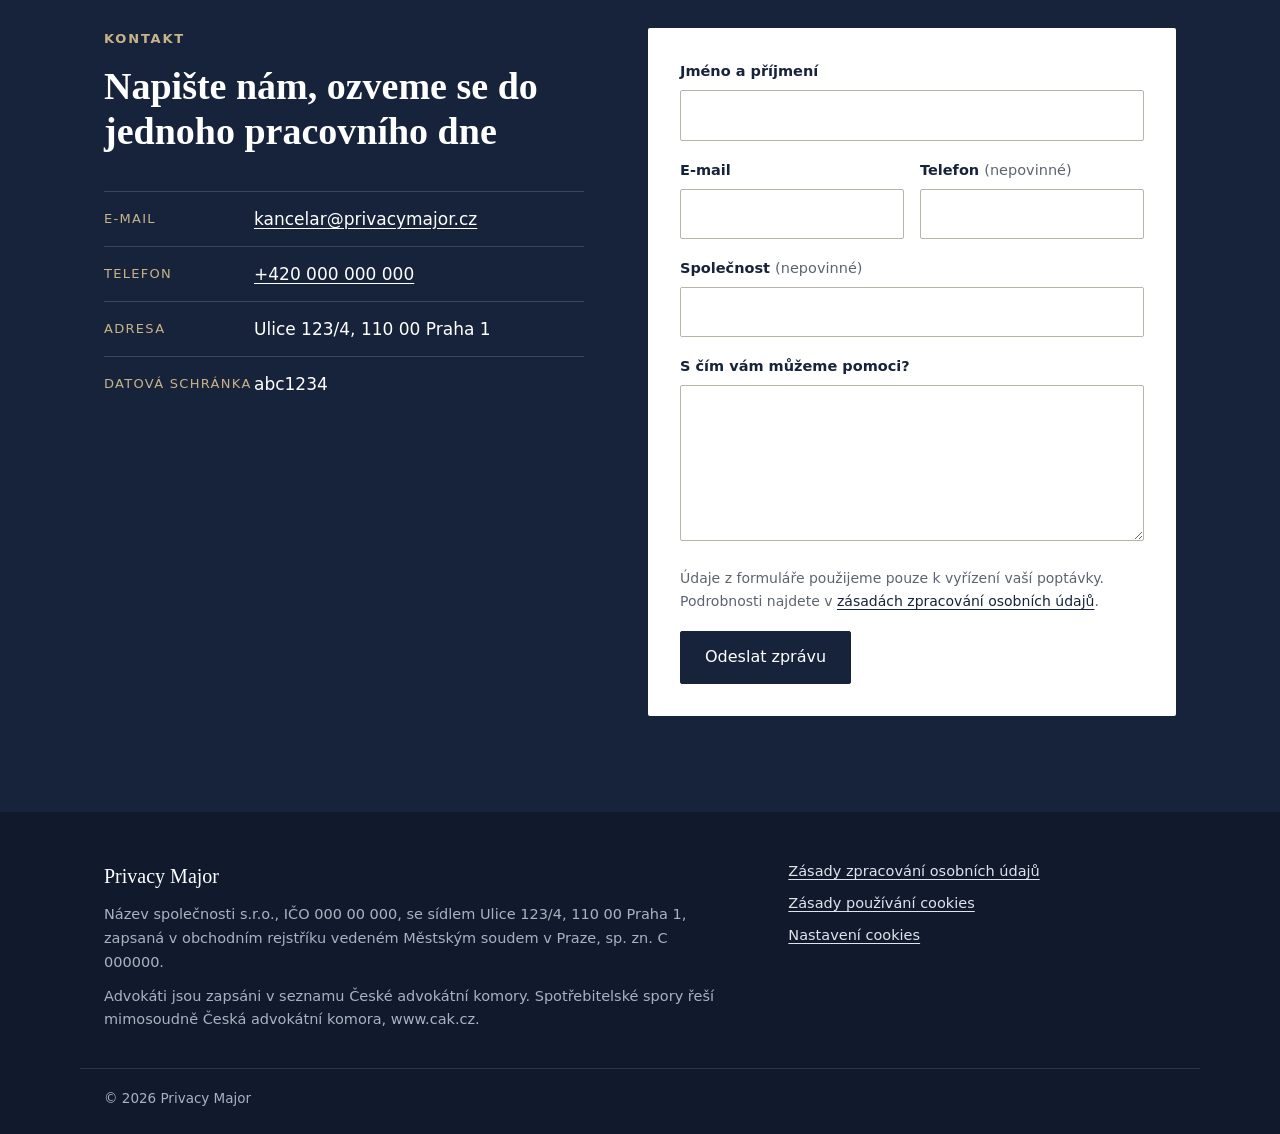
==== commit d3e10a57: "Add real team names and focus areas Co-Authored-By: Claude Fable 5.2 <noreply@anthropic.com> Claude-" ====
--- a/index.html
+++ b/index.html
@@ -12,7 +12,7 @@
 
   <!-- PRUH NÁVRHU: před spuštěním ostrého webu tento blok smazat -->
   <div class="draft-bar" role="note">
-    Pracovní návrh webu. Texty, jména, reference a kontaktní údaje jsou ilustrační.
+    Pracovní návrh webu. Texty, reference a kontaktní údaje jsou ilustrační, fotografie týmu doplníme.
   </div>
 
   <a class="skip" href="#obsah">Přeskočit na obsah</a>
@@ -153,25 +153,22 @@
         <div class="grid team">
           <!-- ČLEN TÝMU: fotku vyměníte nahrazením bloku .portrait za <img src="img/jmeno.jpg" alt="Jméno Příjmení"> -->
           <article class="person">
-            <div class="portrait" aria-hidden="true"><svg viewBox="0 0 120 150"><circle cx="60" cy="56" r="24"/><path d="M14 150c0-30 20-50 46-50s46 20 46 50z"/></svg></div>
-            <h3>Mgr. Jméno Příjmení</h3>
-            <p class="role">Partner, advokát</p>
-            <p>Řízení před ÚOOÚ, sporná agenda, předávání údajů do třetích zemí.</p>
-            <a href="mailto:jmeno.prijmeni@privacymajor.cz">jmeno.prijmeni@privacymajor.cz</a>
+            <div class="portrait" aria-hidden="true"><span>JD</span></div>
+            <h3>Mgr. Ing. Jana Duchková</h3>
+            <p class="role">Pověřenkyně pro ochranu osobních údajů</p>
+            <p>Ochrana osobních údajů ve veřejném sektoru, ve zdravotnictví a ve sportovních svazech, elektronický marketing a whistleblowing.</p>
           </article>
           <article class="person">
-            <div class="portrait" aria-hidden="true"><svg viewBox="0 0 120 150"><circle cx="60" cy="56" r="24"/><path d="M14 150c0-30 20-50 46-50s46 20 46 50z"/></svg></div>
-            <h3>JUDr. Jméno Příjmení</h3>
-            <p class="role">Partnerka, advokátka</p>
-            <p>Zdravotnictví, zaměstnanecké údaje, výkon funkce pověřence.</p>
-            <a href="mailto:jmeno.prijmeni@privacymajor.cz">jmeno.prijmeni@privacymajor.cz</a>
+            <div class="portrait" aria-hidden="true"><span>RO</span></div>
+            <h3>Mgr. Richard Otevřel</h3>
+            <p class="role">Ochrana osobních údajů a právo IT</p>
+            <p>Ochrana osobních údajů a osobnosti, předávání údajů do třetích zemí, elektronické komunikace a duševní vlastnictví.</p>
           </article>
           <article class="person">
-            <div class="portrait" aria-hidden="true"><svg viewBox="0 0 120 150"><circle cx="60" cy="56" r="24"/><path d="M14 150c0-30 20-50 46-50s46 20 46 50z"/></svg></div>
-            <h3>Mgr. Jméno Příjmení</h3>
-            <p class="role">Advokátní koncipient</p>
-            <p>Cookies a online marketing, e-commerce, dokumentace.</p>
-            <a href="mailto:jmeno.prijmeni@privacymajor.cz">jmeno.prijmeni@privacymajor.cz</a>
+            <div class="portrait" aria-hidden="true"><span>MK</span></div>
+            <h3>Mgr. Magda Kohoutková</h3>
+            <p class="role">Ochrana údajů a kybernetická bezpečnost</p>
+            <p>Výkon funkce pověřence, zavádění GDPR v organizacích, kybernetická bezpečnost a údaje zaměstnanců.</p>
           </article>
         </div>
       </div>
--- a/styles.css
+++ b/styles.css
@@ -132,8 +132,8 @@
 
 /* Tým */
 .team { grid-template-columns: repeat(3, 1fr); gap: 32px; }
-.portrait { aspect-ratio: 4 / 5; background: #e6e2d9; display: grid; place-items: end center; overflow: hidden; margin-bottom: 20px; }
-.portrait svg { width: 78%; fill: #c6c0b3; display: block; }
+.portrait { aspect-ratio: 4 / 5; background: #e6e2d9; display: grid; place-items: center; overflow: hidden; margin-bottom: 20px; }
+.portrait span { font-family: var(--serif); font-size: 56px; letter-spacing: .06em; color: #a9a293; }
 .person img { width: 100%; aspect-ratio: 4 / 5; object-fit: cover; margin-bottom: 20px; display: block; filter: grayscale(1); }
 .person h3 { font-size: 21px; }
 .person .role { color: var(--accent); font-size: 14px; letter-spacing: .06em; text-transform: uppercase; font-weight: 600; margin: 4px 0 10px; }
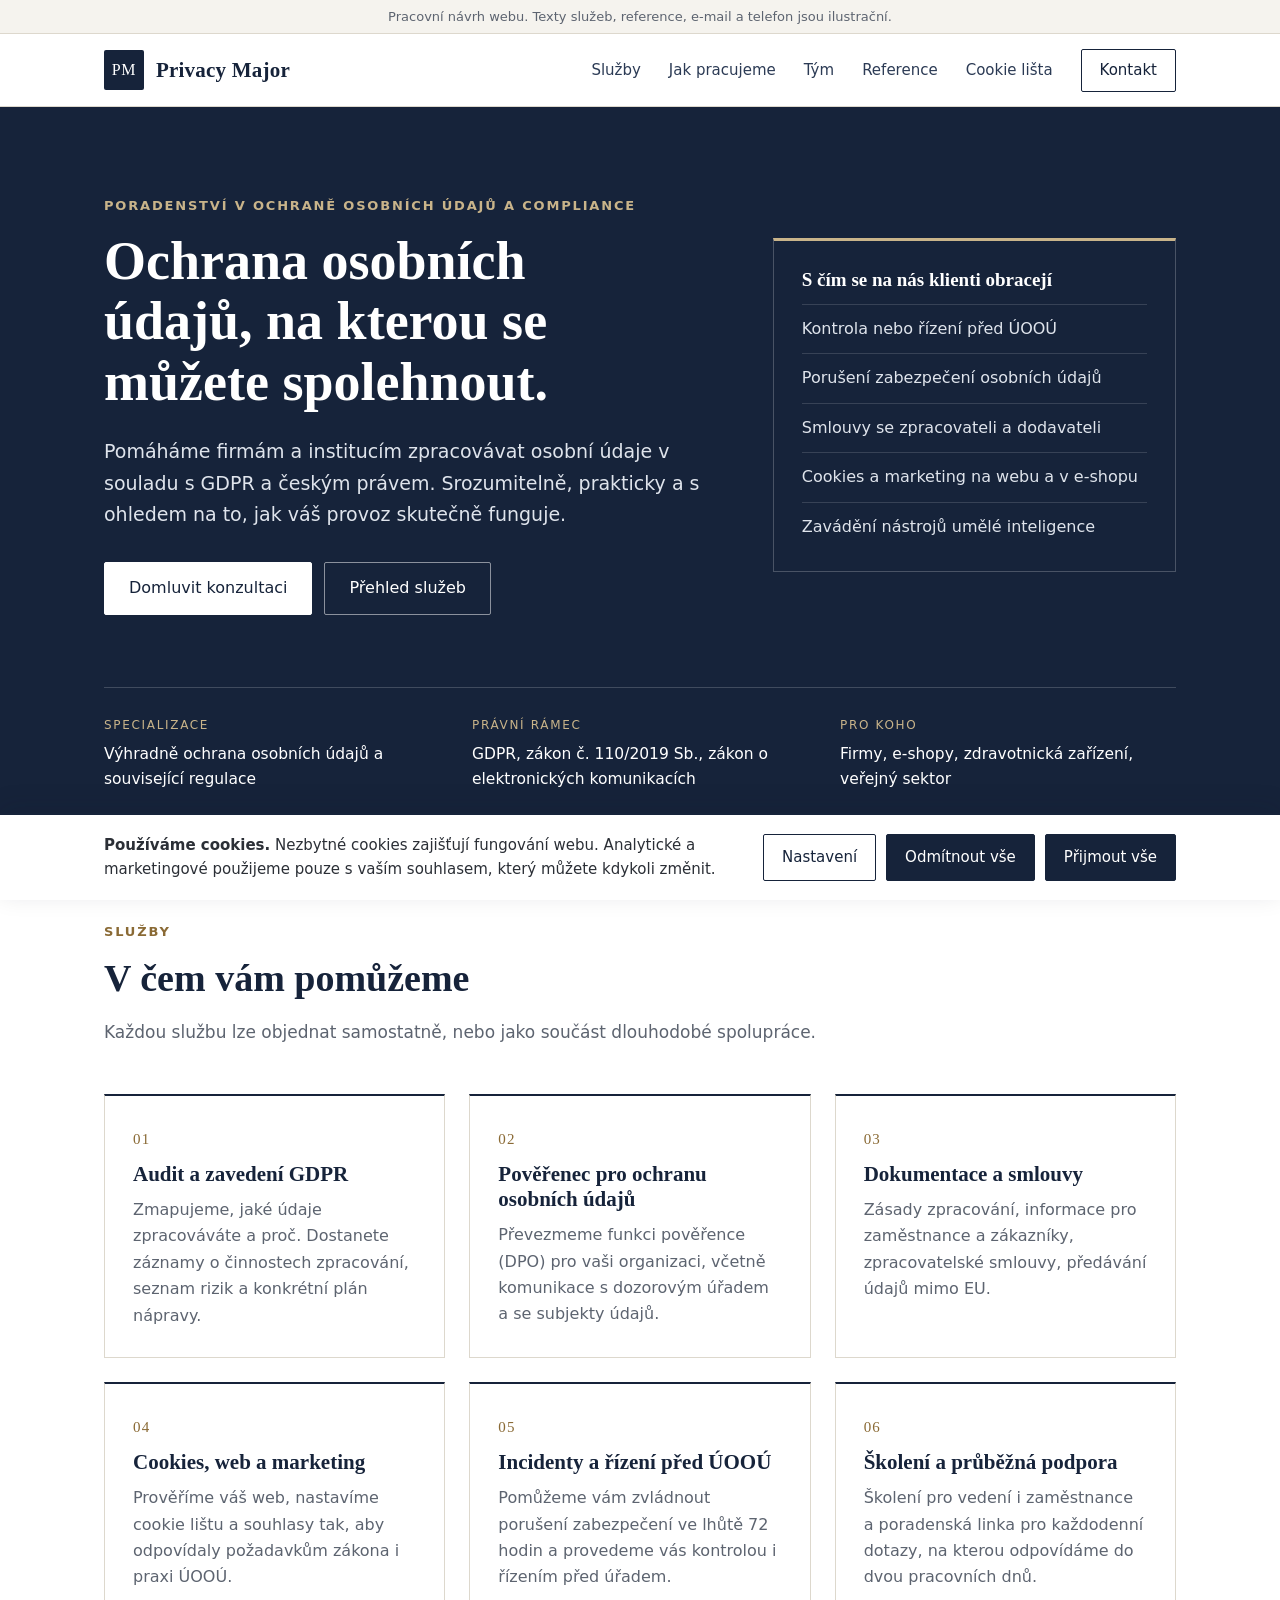
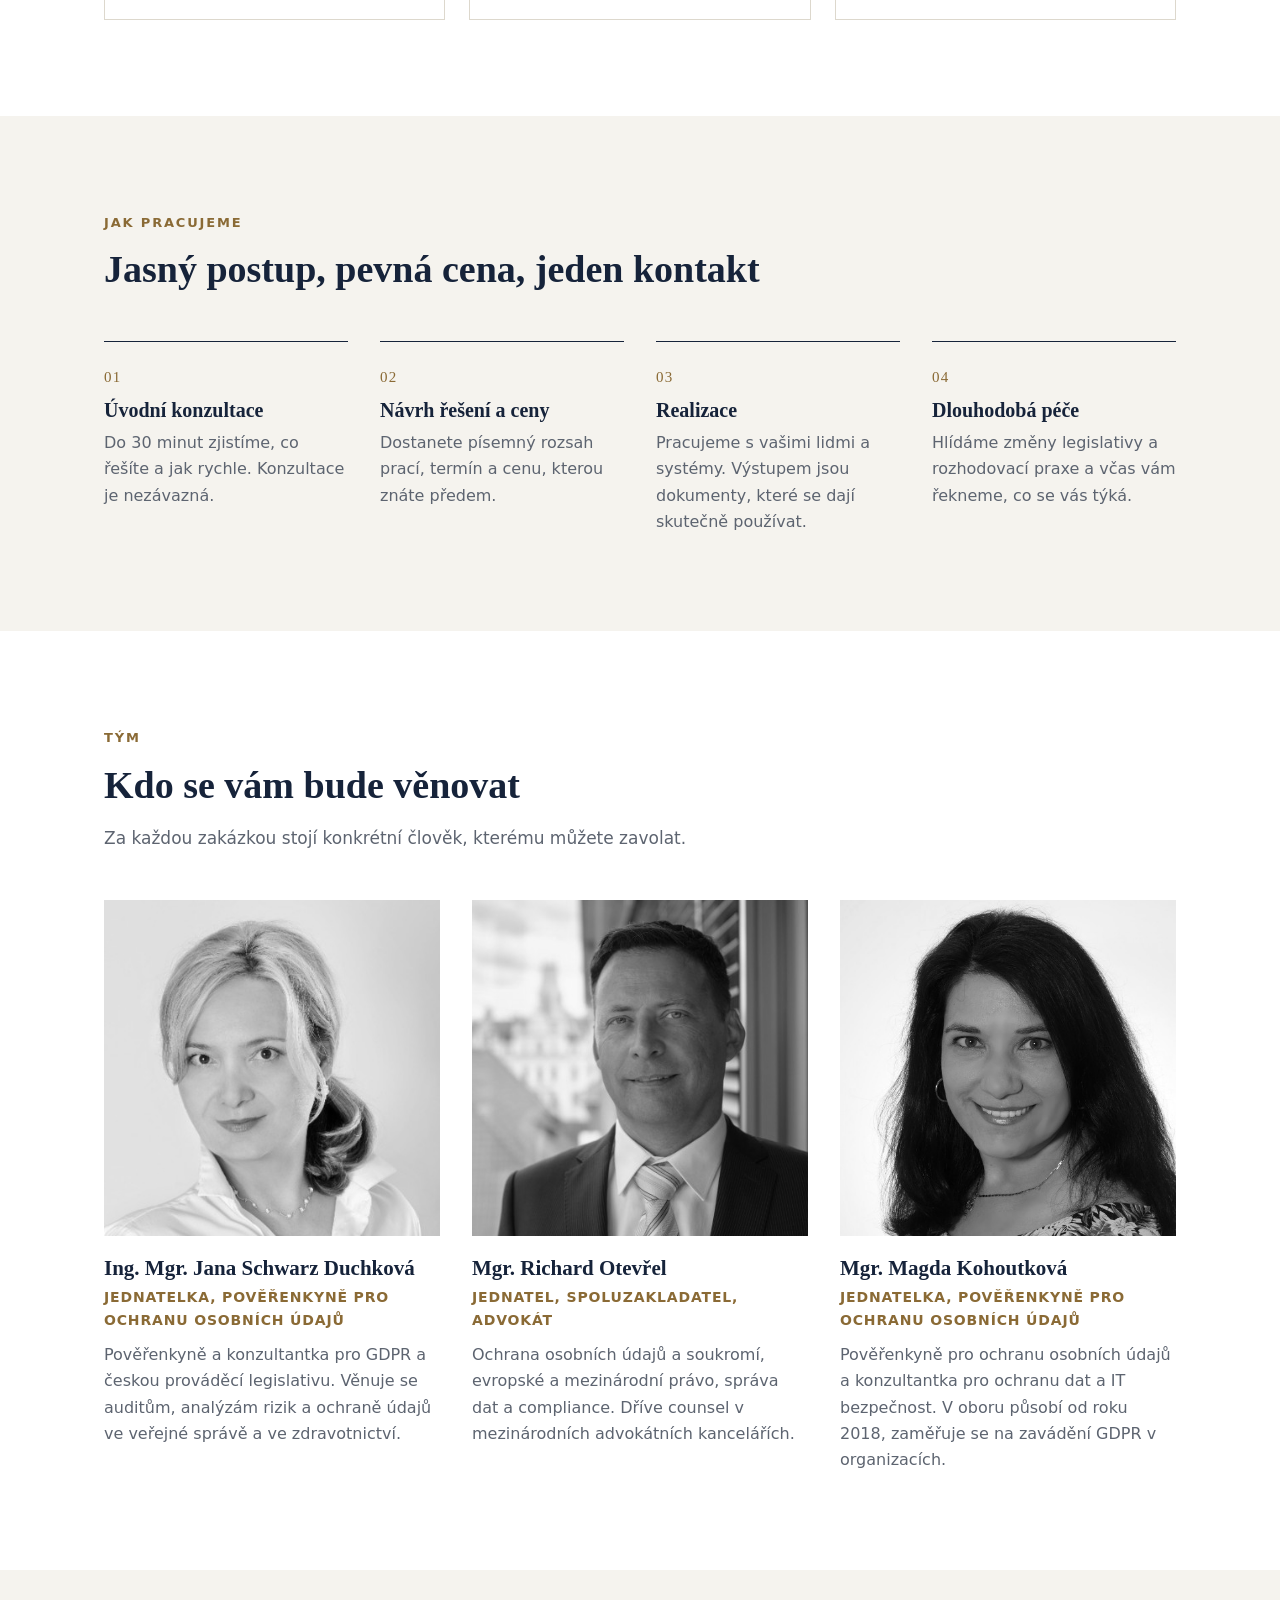
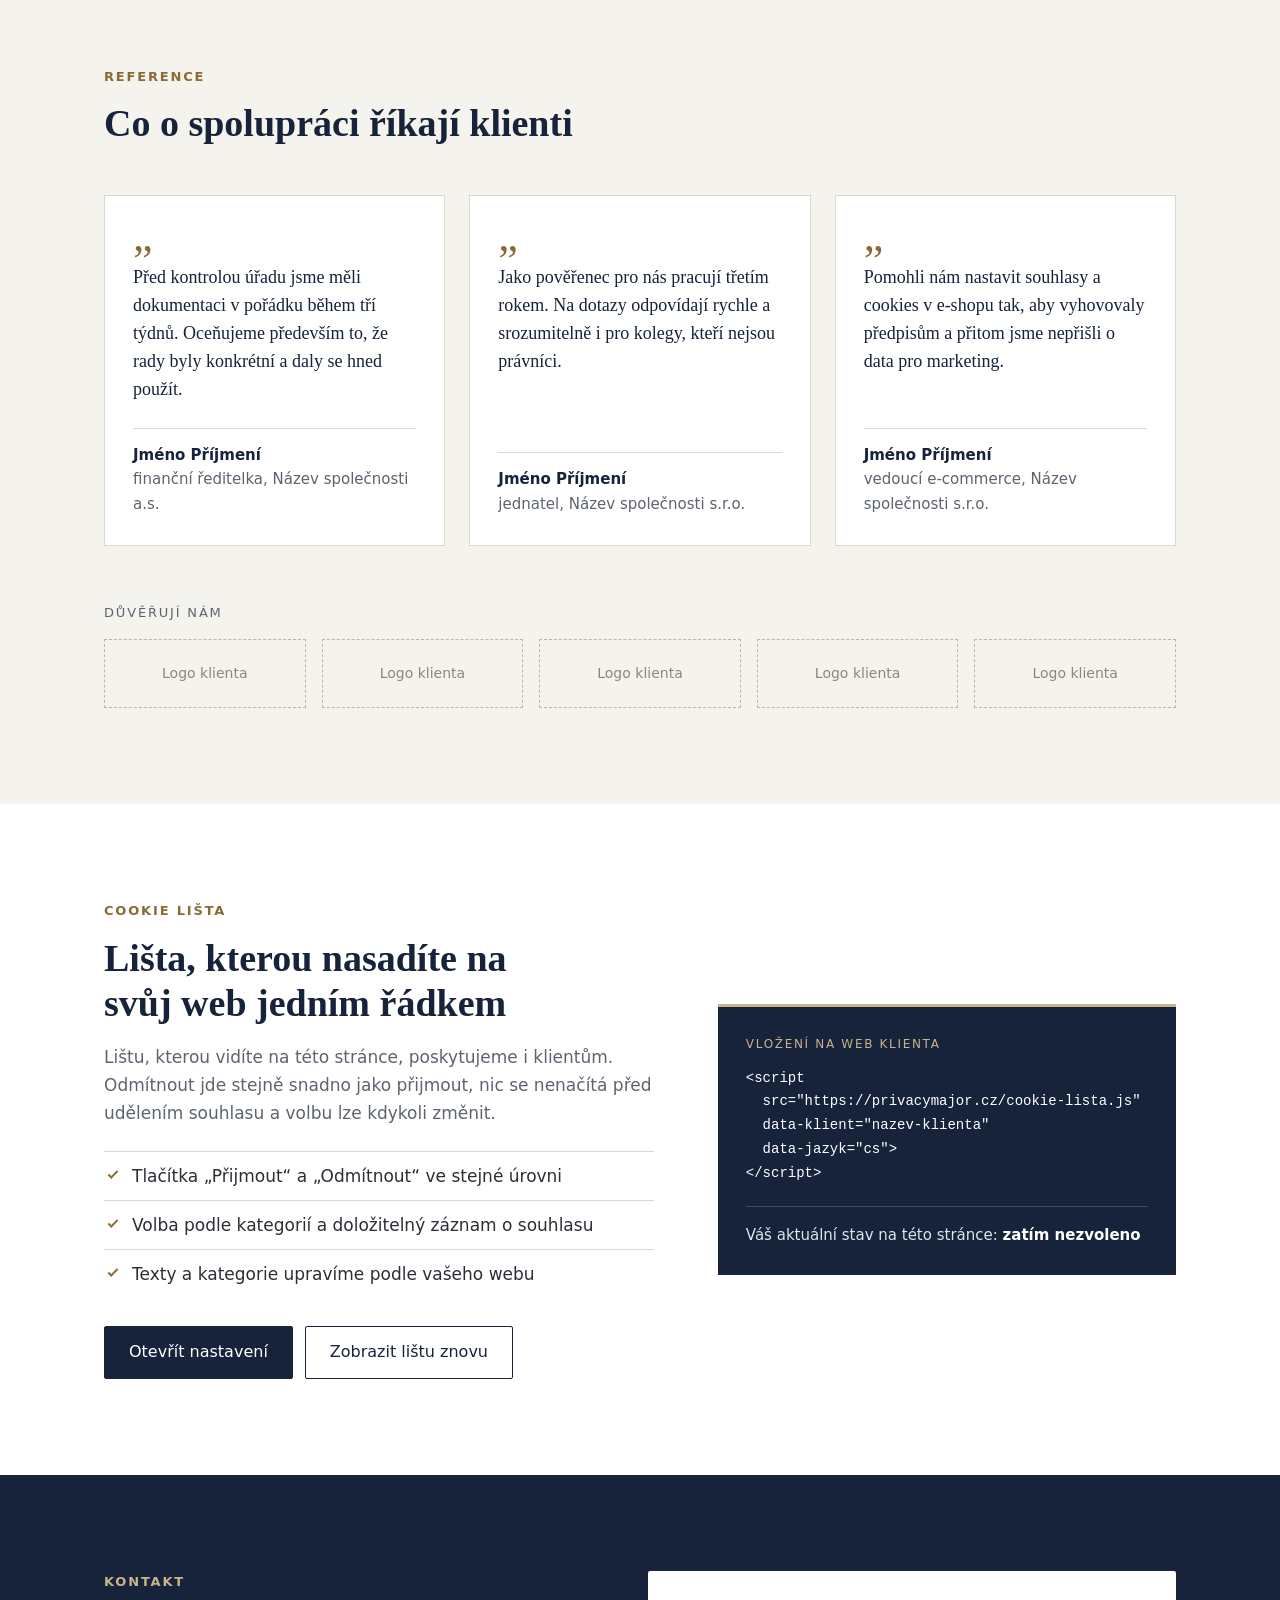
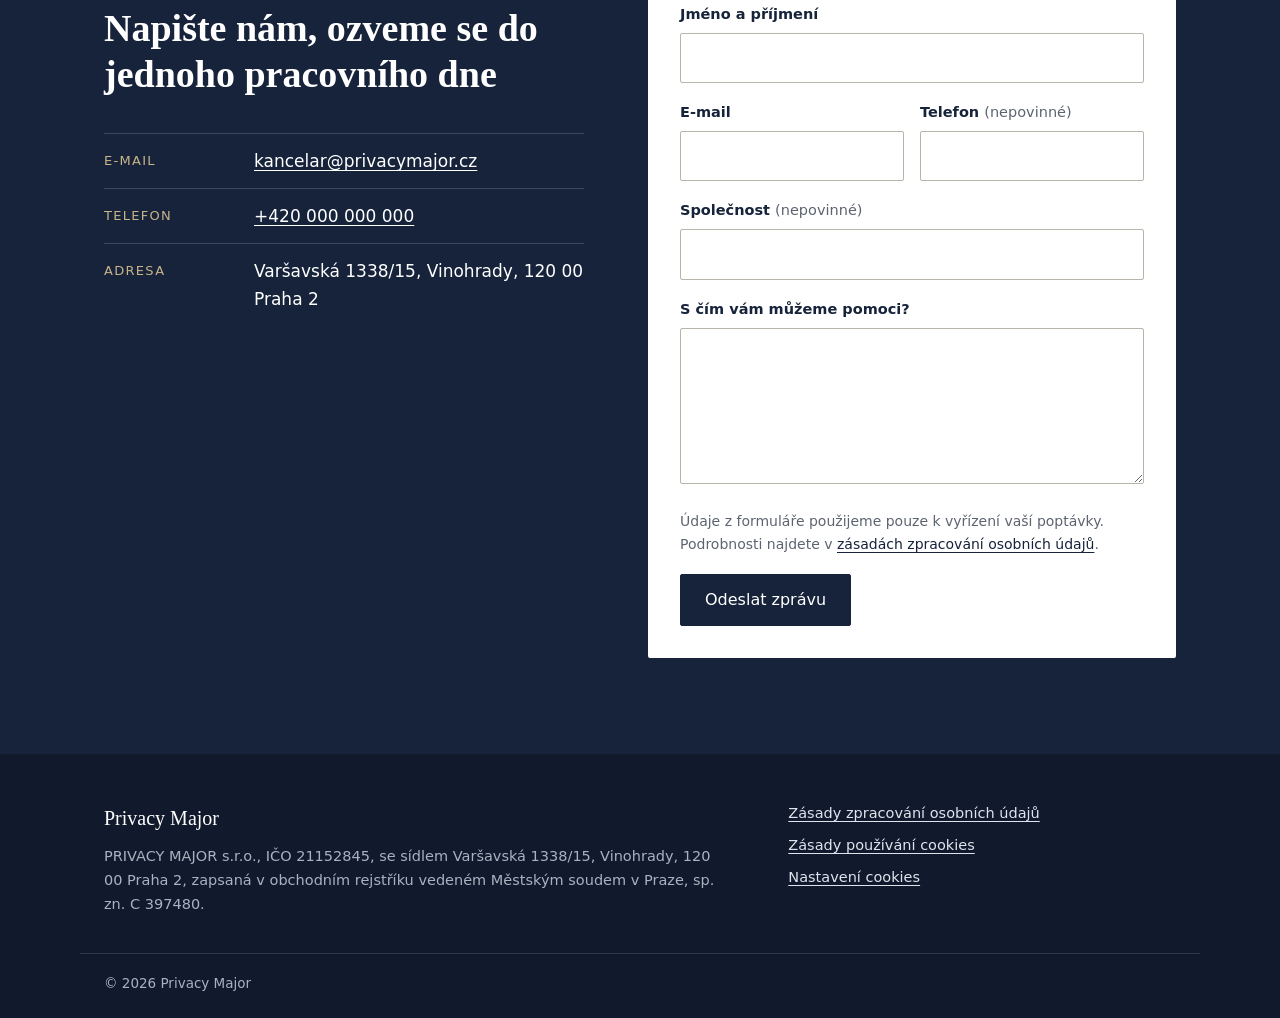
==== commit 52a754eb: "Add team photos, registered company details and updated team texts Co-Authored-By: Claude Fable 5.2 " ====
--- a/index.html
+++ b/index.html
@@ -4,7 +4,7 @@
   <meta charset="utf-8">
   <meta name="viewport" content="width=device-width, initial-scale=1">
   <title>Privacy Major | Ochrana osobních údajů a GDPR</title>
-  <meta name="description" content="Právní poradenství v ochraně osobních údajů. GDPR, cookies, pověřenec, zastupování před ÚOOÚ.">
+  <meta name="description" content="Poradenství v ochraně osobních údajů. GDPR, cookies, pověřenec, podpora při kontrolách ÚOOÚ.">
   <meta name="robots" content="noindex, nofollow">
   <link rel="stylesheet" href="styles.css">
 </head>
@@ -12,7 +12,7 @@
 
   <!-- PRUH NÁVRHU: před spuštěním ostrého webu tento blok smazat -->
   <div class="draft-bar" role="note">
-    Pracovní návrh webu. Texty, reference a kontaktní údaje jsou ilustrační, fotografie týmu doplníme.
+    Pracovní návrh webu. Texty služeb, reference, e-mail a telefon jsou ilustrační.
   </div>
 
   <a class="skip" href="#obsah">Přeskočit na obsah</a>
@@ -43,7 +43,7 @@
     <section class="hero">
       <div class="wrap hero-inner">
         <div class="hero-text">
-          <p class="eyebrow">Právní poradenství v ochraně osobních údajů</p>
+          <p class="eyebrow">Poradenství v ochraně osobních údajů a compliance</p>
           <h1>Ochrana osobních údajů, na&nbsp;kterou se můžete spolehnout.</h1>
           <p class="lead">Pomáháme firmám a institucím zpracovávat osobní údaje v souladu s GDPR a českým právem. Srozumitelně, prakticky a s ohledem na to, jak váš provoz skutečně funguje.</p>
           <div class="hero-actions">
@@ -103,12 +103,12 @@
           <article class="card">
             <span class="num">05</span>
             <h3>Incidenty a řízení před ÚOOÚ</h3>
-            <p>Pomůžeme vám zvládnout porušení zabezpečení ve lhůtě 72 hodin a zastoupíme vás při kontrole i ve správním řízení.</p>
+            <p>Pomůžeme vám zvládnout porušení zabezpečení ve lhůtě 72 hodin a provedeme vás kontrolou i řízením před úřadem.</p>
           </article>
           <article class="card">
             <span class="num">06</span>
             <h3>Školení a průběžná podpora</h3>
-            <p>Školení pro vedení i zaměstnance a právní linka pro každodenní dotazy, na kterou odpovídáme do dvou pracovních dnů.</p>
+            <p>Školení pro vedení i zaměstnance a poradenská linka pro každodenní dotazy, na kterou odpovídáme do dvou pracovních dnů.</p>
           </article>
         </div>
       </div>
@@ -151,24 +151,24 @@
           <p>Za každou zakázkou stojí konkrétní člověk, kterému můžete zavolat.</p>
         </header>
         <div class="grid team">
-          <!-- ČLEN TÝMU: fotku vyměníte nahrazením bloku .portrait za <img src="img/jmeno.jpg" alt="Jméno Příjmení"> -->
+          <!-- ČLEN TÝMU: jeden člověk = jeden blok <article>, fotky jsou ve složce img/ -->
           <article class="person">
-            <div class="portrait" aria-hidden="true"><span>JD</span></div>
-            <h3>Mgr. Ing. Jana Duchková</h3>
-            <p class="role">Pověřenkyně pro ochranu osobních údajů</p>
-            <p>Ochrana osobních údajů ve veřejném sektoru, ve zdravotnictví a ve sportovních svazech, elektronický marketing a whistleblowing.</p>
+            <img src="img/jana_duchkova.jpeg" alt="Ing. Mgr. Jana Schwarz Duchková" width="400" height="400" loading="lazy">
+            <h3>Ing. Mgr. Jana Schwarz Duchková</h3>
+            <p class="role">Jednatelka, pověřenkyně pro ochranu osobních údajů</p>
+            <p>Pověřenkyně a konzultantka pro GDPR a českou prováděcí legislativu. Věnuje se auditům, analýzám rizik a ochraně údajů ve veřejné správě a ve zdravotnictví.</p>
           </article>
           <article class="person">
-            <div class="portrait" aria-hidden="true"><span>RO</span></div>
+            <img src="img/richard_otevrel.jpeg" alt="Mgr. Richard Otevřel" width="400" height="400" loading="lazy">
             <h3>Mgr. Richard Otevřel</h3>
-            <p class="role">Ochrana osobních údajů a právo IT</p>
-            <p>Ochrana osobních údajů a osobnosti, předávání údajů do třetích zemí, elektronické komunikace a duševní vlastnictví.</p>
+            <p class="role">Jednatel, spoluzakladatel, advokát</p>
+            <p>Ochrana osobních údajů a soukromí, evropské a mezinárodní právo, správa dat a compliance. Dříve counsel v mezinárodních advokátních kancelářích.</p>
           </article>
           <article class="person">
-            <div class="portrait" aria-hidden="true"><span>MK</span></div>
+            <img src="img/magda_kohoutkova.jpeg" alt="Mgr. Magda Kohoutková" width="400" height="400" loading="lazy">
             <h3>Mgr. Magda Kohoutková</h3>
-            <p class="role">Ochrana údajů a kybernetická bezpečnost</p>
-            <p>Výkon funkce pověřence, zavádění GDPR v organizacích, kybernetická bezpečnost a údaje zaměstnanců.</p>
+            <p class="role">Jednatelka, pověřenkyně pro ochranu osobních údajů</p>
+            <p>Pověřenkyně pro ochranu osobních údajů a konzultantka pro ochranu dat a IT bezpečnost. V oboru působí od roku 2018, zaměřuje se na zavádění GDPR v organizacích.</p>
           </article>
         </div>
       </div>
@@ -243,8 +243,7 @@
           <dl>
             <div><dt>E-mail</dt><dd><a href="mailto:kancelar@privacymajor.cz">kancelar@privacymajor.cz</a></dd></div>
             <div><dt>Telefon</dt><dd><a href="tel:+420000000000">+420 000 000 000</a></dd></div>
-            <div><dt>Adresa</dt><dd>Ulice 123/4, 110 00 Praha 1</dd></div>
-            <div><dt>Datová schránka</dt><dd>abc1234</dd></div>
+            <div><dt>Adresa</dt><dd>Varšavská 1338/15, Vinohrady, 120 00 Praha 2</dd></div>
           </dl>
         </div>
         <form class="form" id="kontaktni-formular" novalidate>
@@ -283,8 +282,7 @@
     <div class="wrap footer-inner">
       <div>
         <p class="footer-brand">Privacy Major</p>
-        <p>Název společnosti s.r.o., IČO 000 00 000, se sídlem Ulice 123/4, 110 00 Praha 1, zapsaná v obchodním rejstříku vedeném Městským soudem v Praze, sp. zn. C 000000.</p>
-        <p>Advokáti jsou zapsáni v seznamu České advokátní komory. Spotřebitelské spory řeší mimosoudně Česká advokátní komora, www.cak.cz.</p>
+        <p>PRIVACY MAJOR s.r.o., IČO 21152845, se sídlem Varšavská 1338/15, Vinohrady, 120 00 Praha 2, zapsaná v obchodním rejstříku vedeném Městským soudem v Praze, sp. zn. C 397480.</p>
       </div>
       <nav aria-label="Právní informace">
         <a href="#">Zásady zpracování osobních údajů</a>
--- a/styles.css
+++ b/styles.css
@@ -134,7 +134,7 @@
 .team { grid-template-columns: repeat(3, 1fr); gap: 32px; }
 .portrait { aspect-ratio: 4 / 5; background: #e6e2d9; display: grid; place-items: center; overflow: hidden; margin-bottom: 20px; }
 .portrait span { font-family: var(--serif); font-size: 56px; letter-spacing: .06em; color: #a9a293; }
-.person img { width: 100%; aspect-ratio: 4 / 5; object-fit: cover; margin-bottom: 20px; display: block; filter: grayscale(1); }
+.person img { width: 100%; height: auto; aspect-ratio: 1 / 1; object-fit: cover; margin-bottom: 20px; display: block; filter: grayscale(1); background: #e6e2d9; }
 .person h3 { font-size: 21px; }
 .person .role { color: var(--accent); font-size: 14px; letter-spacing: .06em; text-transform: uppercase; font-weight: 600; margin: 4px 0 10px; }
 .person p { color: var(--muted); font-size: 16px; }
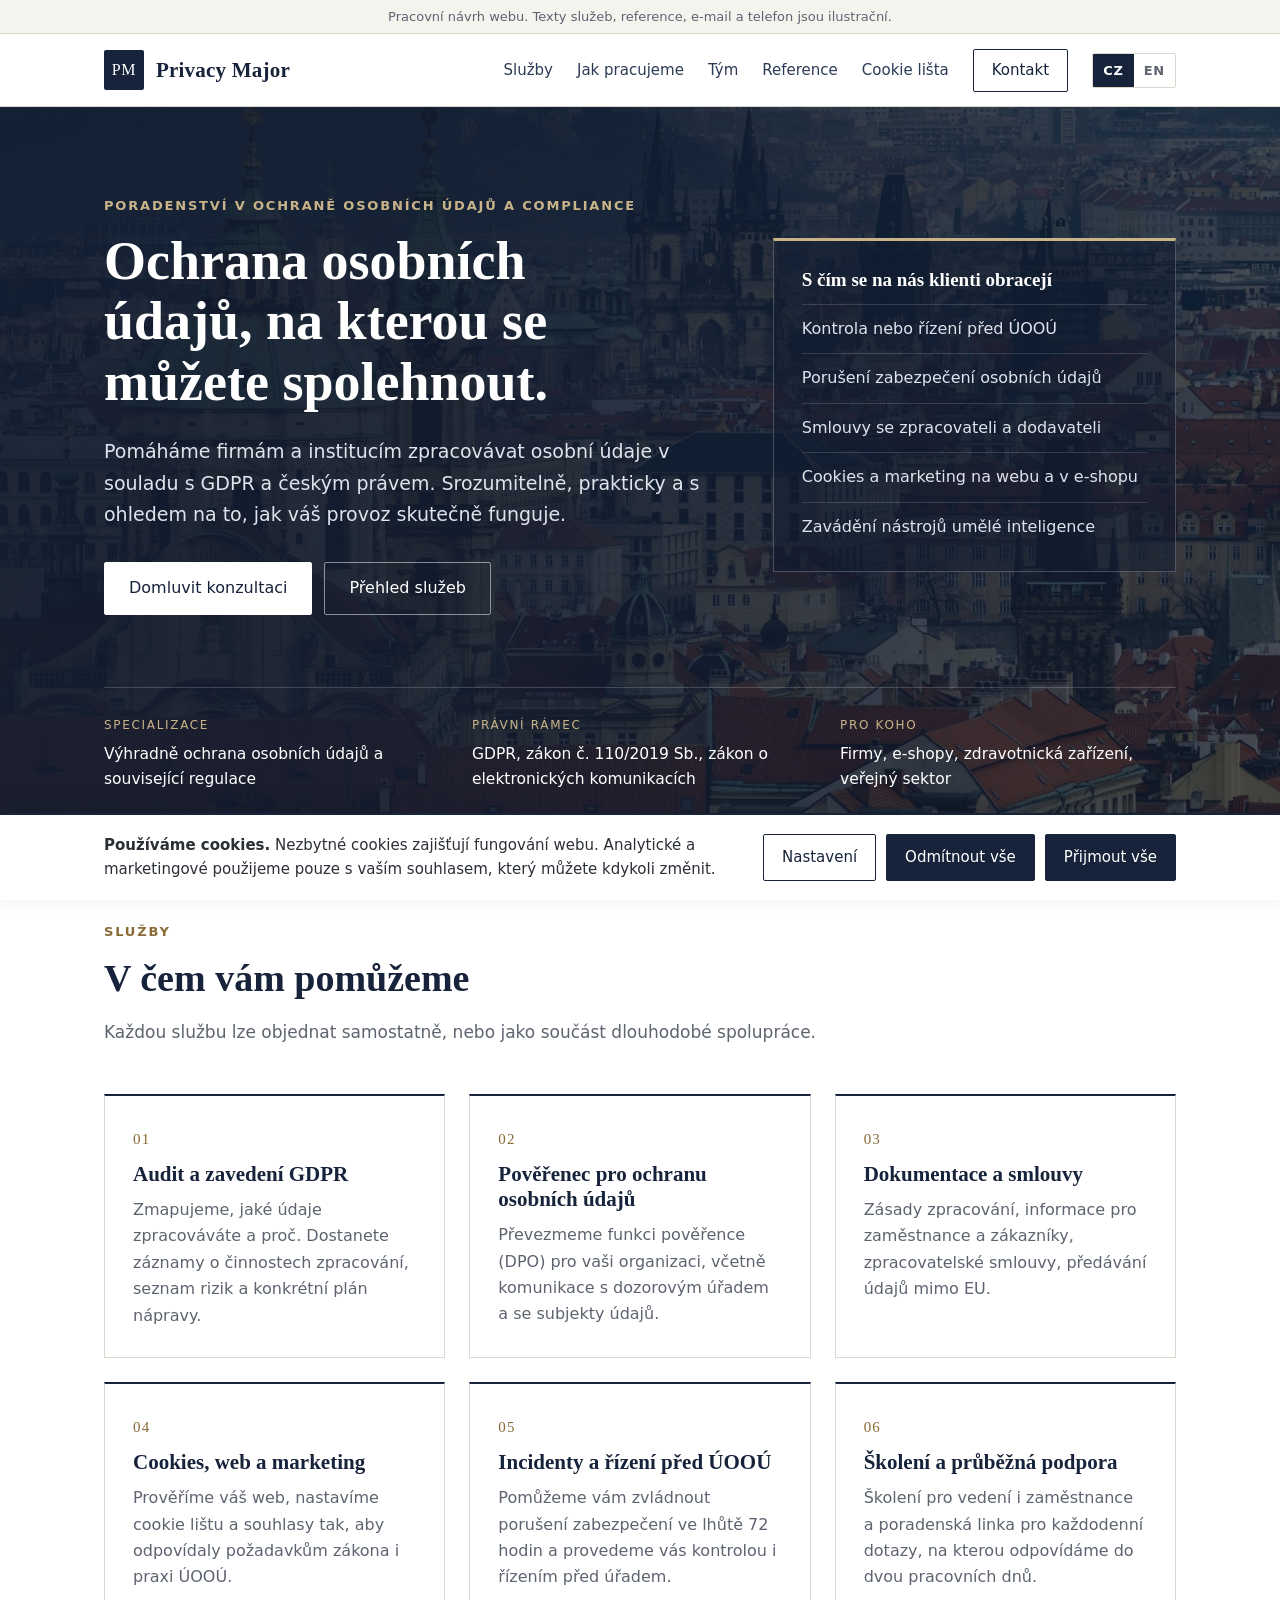
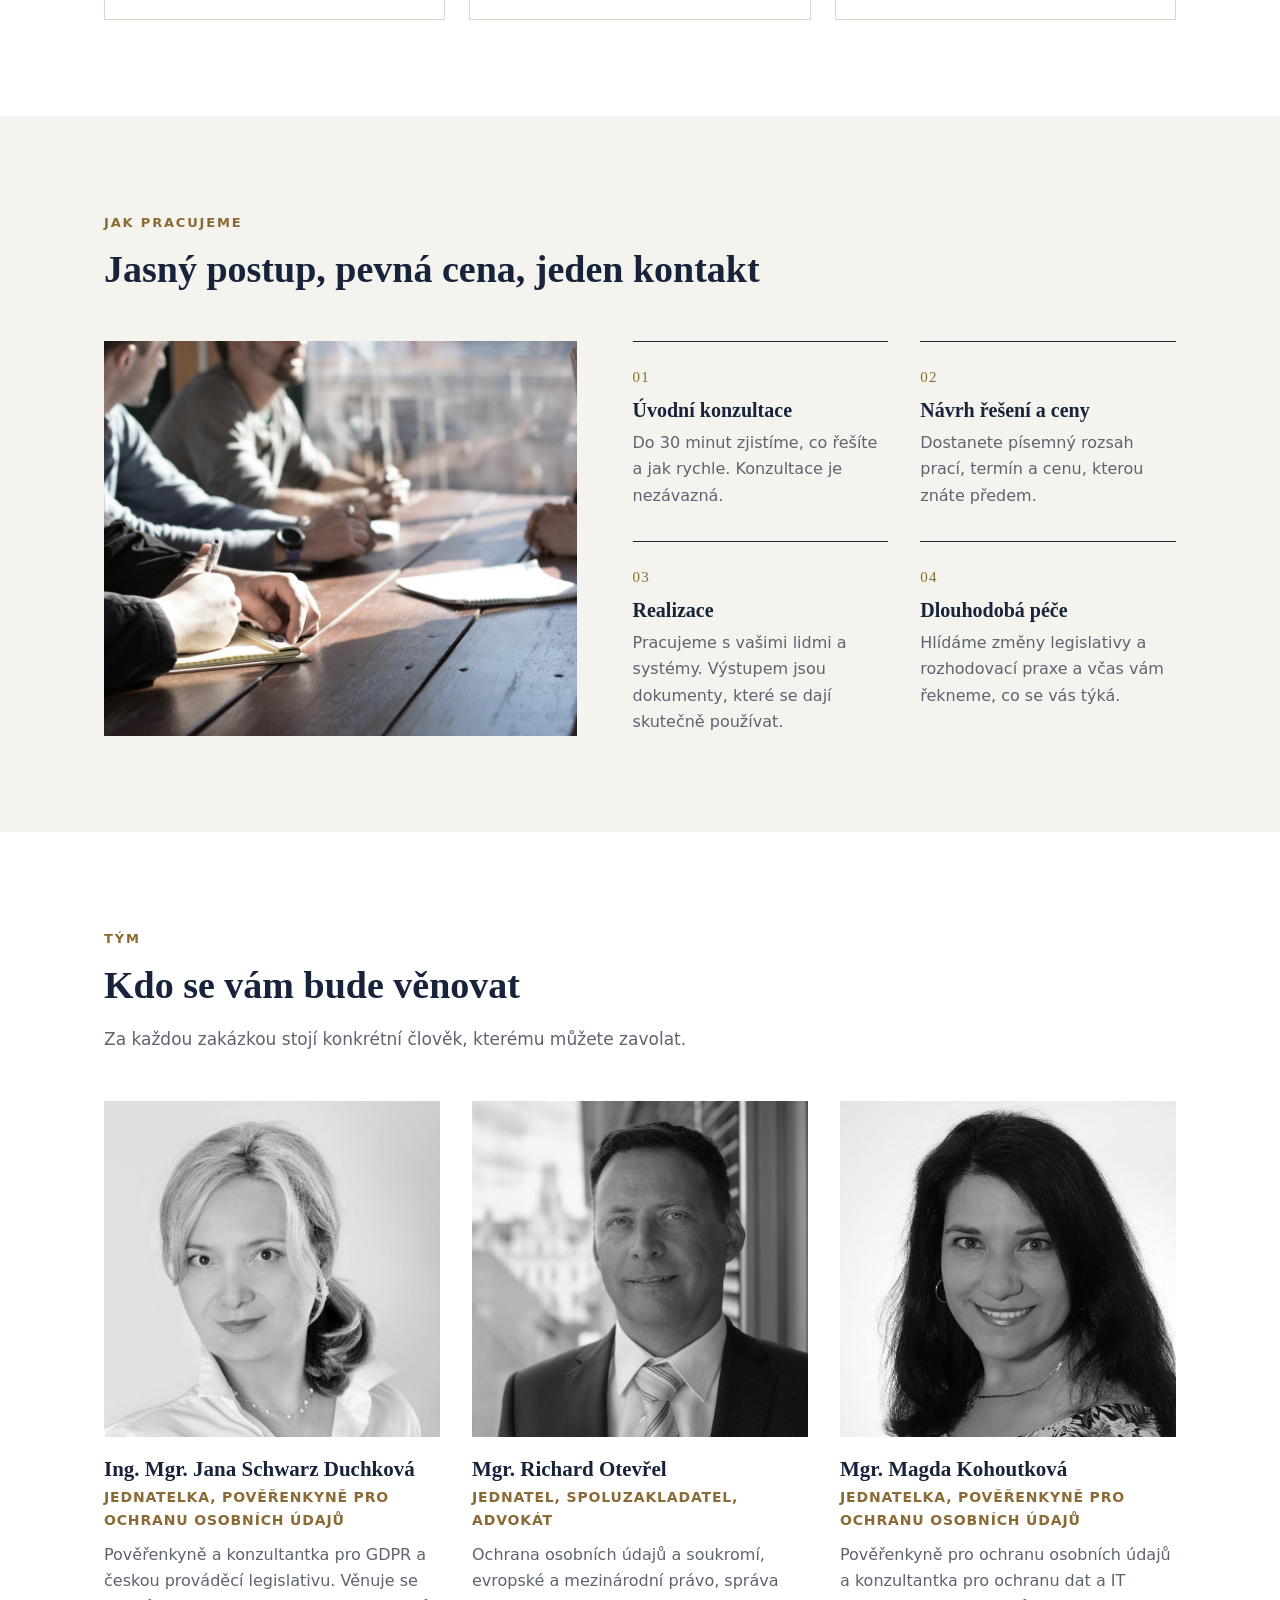
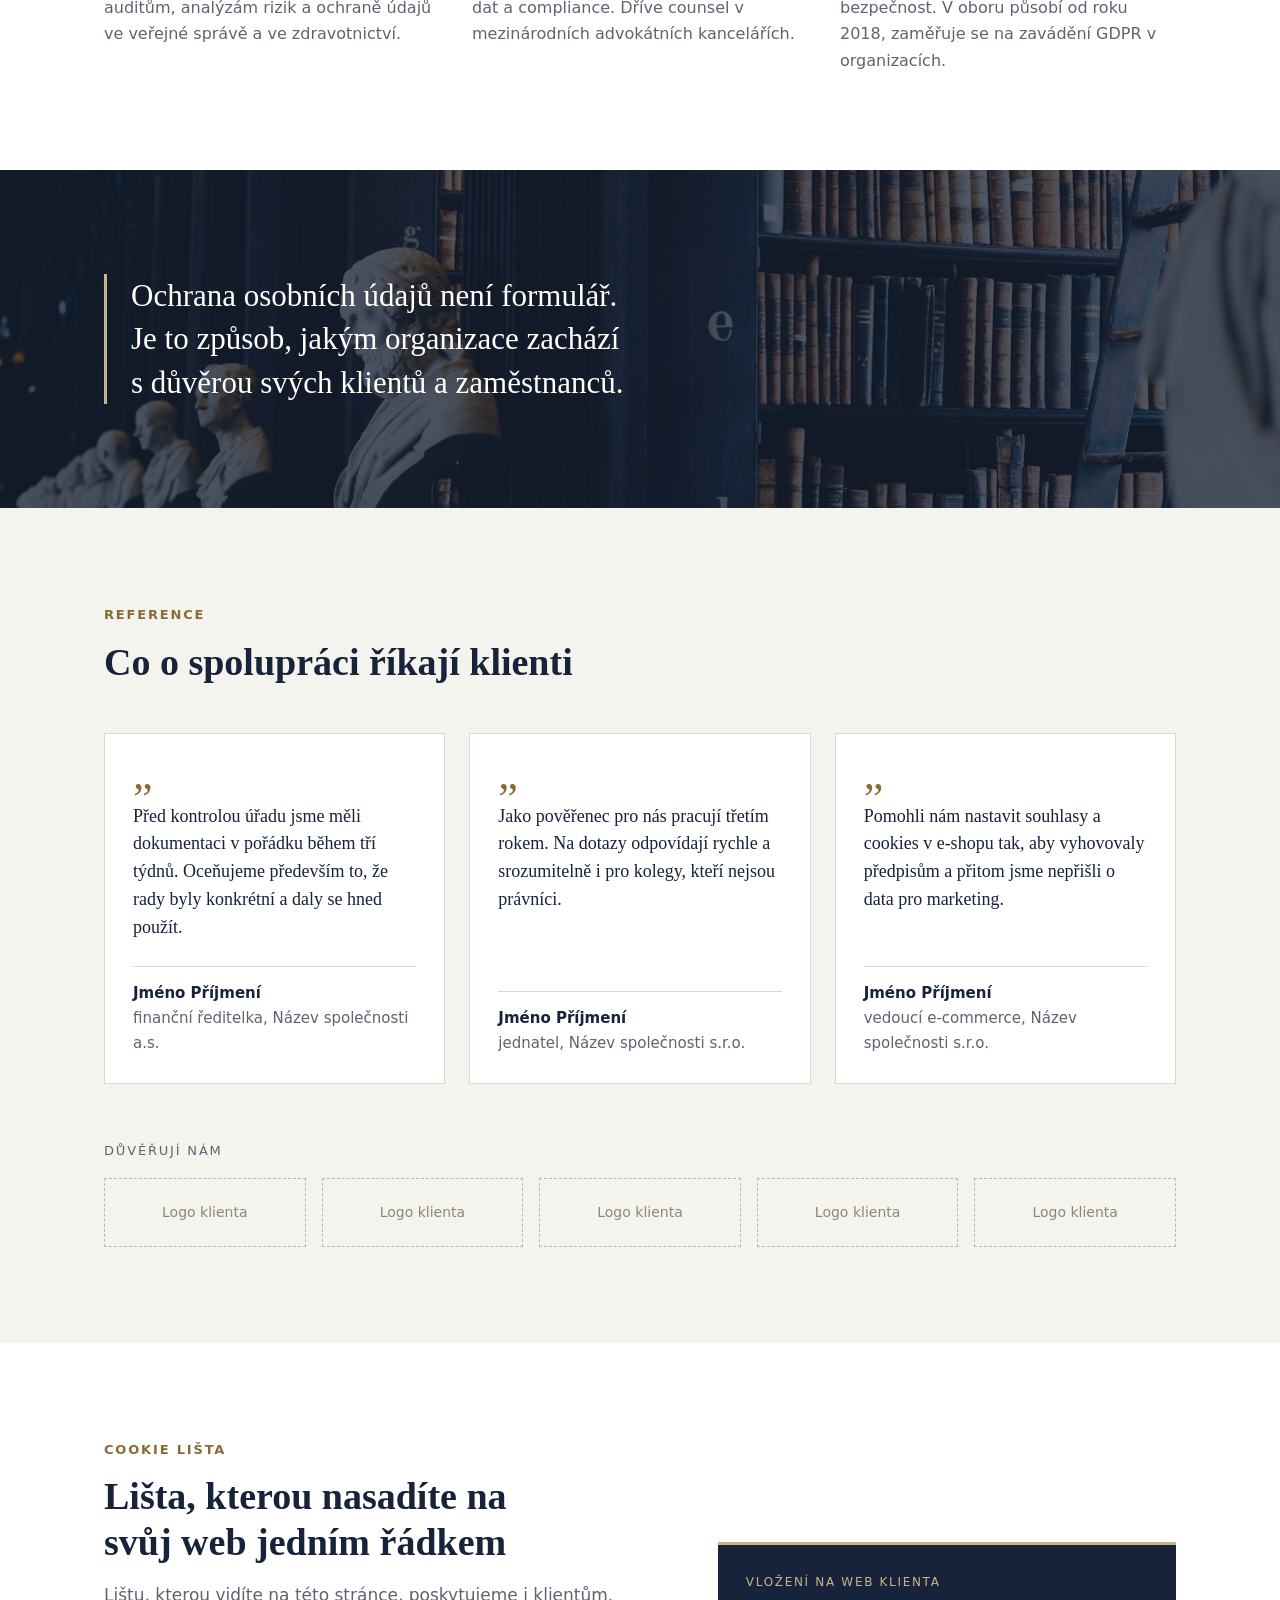
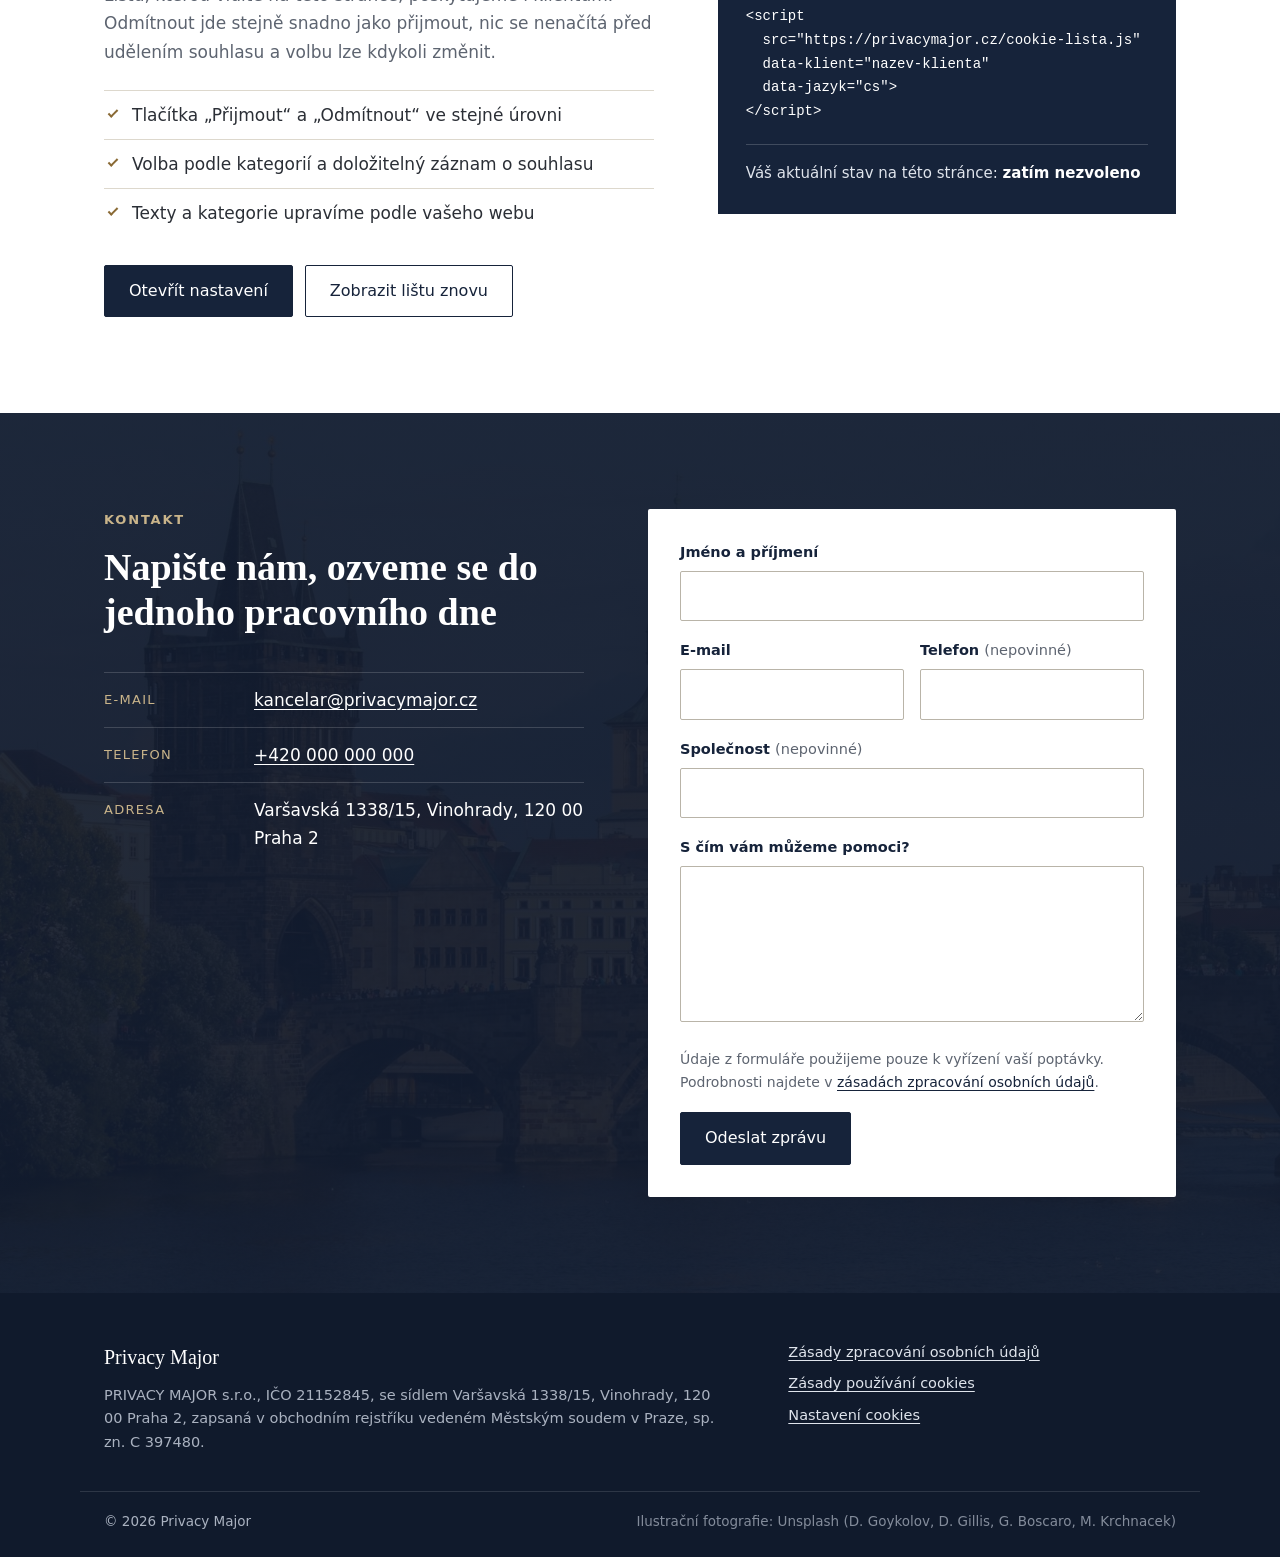
==== commit 1d6f89d3: "Add English version with CZ/EN switch and photos Co-Authored-By: Claude Fable 5.2 <noreply@anthropic" ====
--- a/index.html
+++ b/index.html
@@ -33,6 +33,8 @@
         <a href="#reference">Reference</a>
         <a href="#cookies">Cookie lišta</a>
         <a class="nav-cta" href="#kontakt">Kontakt</a>
+        <!-- PŘEPÍNAČ JAZYKA: anglická verze je v souboru en/index.html -->
+        <span class="lang" aria-label="Jazyk"><a href="./" lang="cs" aria-current="true">CZ</a><a href="en/" lang="en">EN</a></span>
       </nav>
     </div>
   </header>
@@ -121,6 +123,8 @@
           <p class="eyebrow">Jak pracujeme</p>
           <h2>Jasný postup, pevná cena, jeden kontakt</h2>
         </header>
+        <div class="approach">
+        <img class="approach-img" src="img/jednani.jpg" alt="Jednání nad dokumenty u dřevěného stolu" width="1200" height="800" loading="lazy">
         <ol class="steps">
           <li>
             <h3>Úvodní konzultace</h3>
@@ -139,6 +143,7 @@
             <p>Hlídáme změny legislativy a rozhodovací praxe a včas vám řekneme, co se vás týká.</p>
           </li>
         </ol>
+        </div>
       </div>
     </section>
 
@@ -171,6 +176,13 @@
             <p>Pověřenkyně pro ochranu osobních údajů a konzultantka pro ochranu dat a IT bezpečnost. V oboru působí od roku 2018, zaměřuje se na zavádění GDPR v organizacích.</p>
           </article>
         </div>
+      </div>
+    </section>
+
+    <!-- PRUH S FOTOGRAFIÍ -->
+    <section class="band" aria-label="Naše zásada">
+      <div class="wrap">
+        <p>Ochrana osobních údajů není formulář. Je to způsob, jakým organizace zachází s důvěrou svých klientů a zaměstnanců.</p>
       </div>
     </section>
 
@@ -290,7 +302,7 @@
         <a href="#" data-cookie-open>Nastavení cookies</a>
       </nav>
     </div>
-    <div class="wrap footer-bottom">© <span data-year>2026</span> Privacy Major</div>
+    <div class="wrap footer-bottom">© <span data-year>2026</span> Privacy Major <span class="credits">Ilustrační fotografie: Unsplash (D. Goykolov, D. Gillis, G. Boscaro, M. Krchnacek)</span></div>
   </footer>
 
   <!-- COOKIE LIŠTA -->
--- a/styles.css
+++ b/styles.css
@@ -62,11 +62,16 @@
   border-radius: var(--radius);
 }
 .brand-name { font-family: var(--serif); font-size: 21px; font-weight: 600; letter-spacing: .01em; }
-.nav { display: flex; align-items: center; gap: 28px; }
+.nav { display: flex; align-items: center; gap: 24px; }
 .nav a { text-decoration: none; font-size: 15px; color: var(--ink-soft); padding: 6px 0; border-bottom: 1px solid transparent; }
 .nav a:hover { color: var(--ink); border-bottom-color: var(--accent); }
 .nav .nav-cta { border: 1px solid var(--ink); padding: 8px 18px; border-radius: var(--radius); color: var(--ink); }
 .nav .nav-cta:hover { background: var(--ink); color: #fff; border-color: var(--ink); }
+.lang { display: inline-flex; border: 1px solid var(--line); border-radius: var(--radius); overflow: hidden; }
+.nav .lang a { padding: 6px 10px; font-size: 13px; font-weight: 600; letter-spacing: .06em; border-bottom: 0; color: var(--muted); }
+.nav .lang a[aria-current] { background: var(--ink); color: #fff; }
+.nav .lang a:hover { border-bottom: 0; }
+.credits { float: right; opacity: .75; }
 .nav-toggle { display: none; font: inherit; font-size: 15px; background: none; border: 1px solid var(--line); padding: 8px 14px; border-radius: var(--radius); color: var(--ink); cursor: pointer; }
 
 /* Tlačítka */
@@ -92,7 +97,7 @@
 }
 
 /* Úvod */
-.hero { background: var(--ink); color: #dfe4ec; padding: 88px 0 0; }
+.hero { background: linear-gradient(100deg, rgba(18, 28, 48, .93) 30%, rgba(18, 28, 48, .74)), url(img/praha-panorama.jpg) center 35% / cover no-repeat var(--ink); color: #dfe4ec; padding: 88px 0 0; }
 .hero .eyebrow { color: var(--accent-light); }
 .hero-inner { display: grid; grid-template-columns: 1.5fr 1fr; gap: 64px; align-items: center; }
 .hero h1 { color: #fff; font-size: clamp(34px, 4.6vw, 54px); line-height: 1.12; }
@@ -100,7 +105,7 @@
 .hero-actions { display: flex; flex-wrap: wrap; gap: 12px; margin-top: 32px; }
 .hero .btn-primary { background: #fff; color: var(--ink); border-color: #fff; }
 .hero .btn-primary:hover { background: var(--tint); }
-.hero-panel { border: 1px solid rgba(255, 255, 255, .22); border-top: 3px solid var(--accent-light); padding: 28px 28px 20px; }
+.hero-panel { background: rgba(18, 28, 48, .55); border: 1px solid rgba(255, 255, 255, .22); border-top: 3px solid var(--accent-light); padding: 28px 28px 20px; }
 .hero-panel h2 { color: #fff; font-size: 19px; margin-bottom: 12px; }
 .hero-panel ul { list-style: none; margin: 0; padding: 0; }
 .hero-panel li { padding: 11px 0; border-top: 1px solid rgba(255, 255, 255, .14); font-size: 16px; }
@@ -124,7 +129,9 @@
 .card p { color: var(--muted); font-size: 16px; }
 
 /* Postup */
-.steps { list-style: none; counter-reset: step; margin: 0; padding: 0; display: grid; grid-template-columns: repeat(4, 1fr); gap: 32px; }
+.approach { display: grid; grid-template-columns: 1fr 1.15fr; gap: 56px; align-items: center; }
+.approach-img { width: 100%; height: 100%; min-height: 320px; max-height: 460px; object-fit: cover; display: block; filter: grayscale(.35); }
+.steps { list-style: none; counter-reset: step; margin: 0; padding: 0; display: grid; grid-template-columns: repeat(2, 1fr); gap: 32px; }
 .steps li { counter-increment: step; border-top: 1px solid var(--ink); padding-top: 20px; }
 .steps li::before { content: counter(step, decimal-leading-zero); font-family: var(--serif); color: var(--accent); font-size: 15px; letter-spacing: .08em; }
 .steps h3 { font-size: 20px; margin: 8px 0; }
@@ -139,6 +146,10 @@
 .person .role { color: var(--accent); font-size: 14px; letter-spacing: .06em; text-transform: uppercase; font-weight: 600; margin: 4px 0 10px; }
 .person p { color: var(--muted); font-size: 16px; }
 .person a { display: inline-block; margin-top: 10px; font-size: 15px; overflow-wrap: anywhere; }
+
+/* Pruh s fotografií */
+.band { background: linear-gradient(rgba(18, 28, 48, .72), rgba(18, 28, 48, .72)), url(img/knihovna.jpg) center 40% / cover no-repeat var(--ink); padding: 104px 0; }
+.band p { font-family: var(--serif); color: #fff; font-size: clamp(22px, 2.6vw, 31px); line-height: 1.4; max-width: 24em; border-left: 3px solid var(--accent-light); padding-left: 24px; text-wrap: balance; }
 
 /* Reference */
 .quotes { grid-template-columns: repeat(3, 1fr); }
@@ -166,7 +177,7 @@
 .state strong { color: #fff; }
 
 /* Kontakt */
-.section-dark { background: var(--ink); color: #dfe4ec; }
+.section-dark { background: linear-gradient(rgba(18, 28, 48, .93), rgba(18, 28, 48, .93)), url(img/karluv-most.jpg) center / cover no-repeat var(--ink); color: #dfe4ec; }
 .section-dark .eyebrow { color: var(--accent-light); }
 .section-dark h2 { color: #fff; font-size: clamp(28px, 3.2vw, 38px); }
 .contact { display: grid; grid-template-columns: 1fr 1.1fr; gap: 64px; align-items: start; }
@@ -221,7 +232,9 @@
 
 /* Menší obrazovky */
 @media (max-width: 960px) {
-  .hero-inner, .cookie-demo, .contact, .footer-inner { grid-template-columns: 1fr; gap: 40px; }
+  .hero-inner, .cookie-demo, .contact, .footer-inner, .approach { grid-template-columns: 1fr; gap: 40px; }
+  .approach-img { max-height: 300px; min-height: 0; }
+  .nav { gap: 16px; }
   .services, .quotes { grid-template-columns: 1fr 1fr; }
   .steps { grid-template-columns: 1fr 1fr; }
   .logos { grid-template-columns: repeat(3, 1fr); }
@@ -237,6 +250,10 @@
   .nav.open { display: flex; }
   .nav a { padding: 12px 0; border-bottom: 1px solid var(--line); }
   .nav .nav-cta { margin-top: 12px; text-align: center; }
+  .nav .lang { align-self: flex-start; margin-top: 14px; }
+  .nav .lang a { padding: 8px 14px; border-bottom: 0; }
+  .credits { float: none; display: block; margin-top: 6px; }
+  .band { padding: 72px 0; }
   .facts, .services, .quotes, .steps, .team, .field-row { grid-template-columns: 1fr; }
   .facts { gap: 18px; margin-top: 48px; }
   .logos { grid-template-columns: 1fr 1fr; }
@@ -247,3 +264,6 @@
   .cookie-bar-inner { padding: 14px 16px; }
   .cookie-bar p { font-size: 14px; }
 }
+
+/* Anglická verze: anglické uvozovky u referencí */
+html[lang="en"] .quote blockquote::before { content: "\201C"; }
